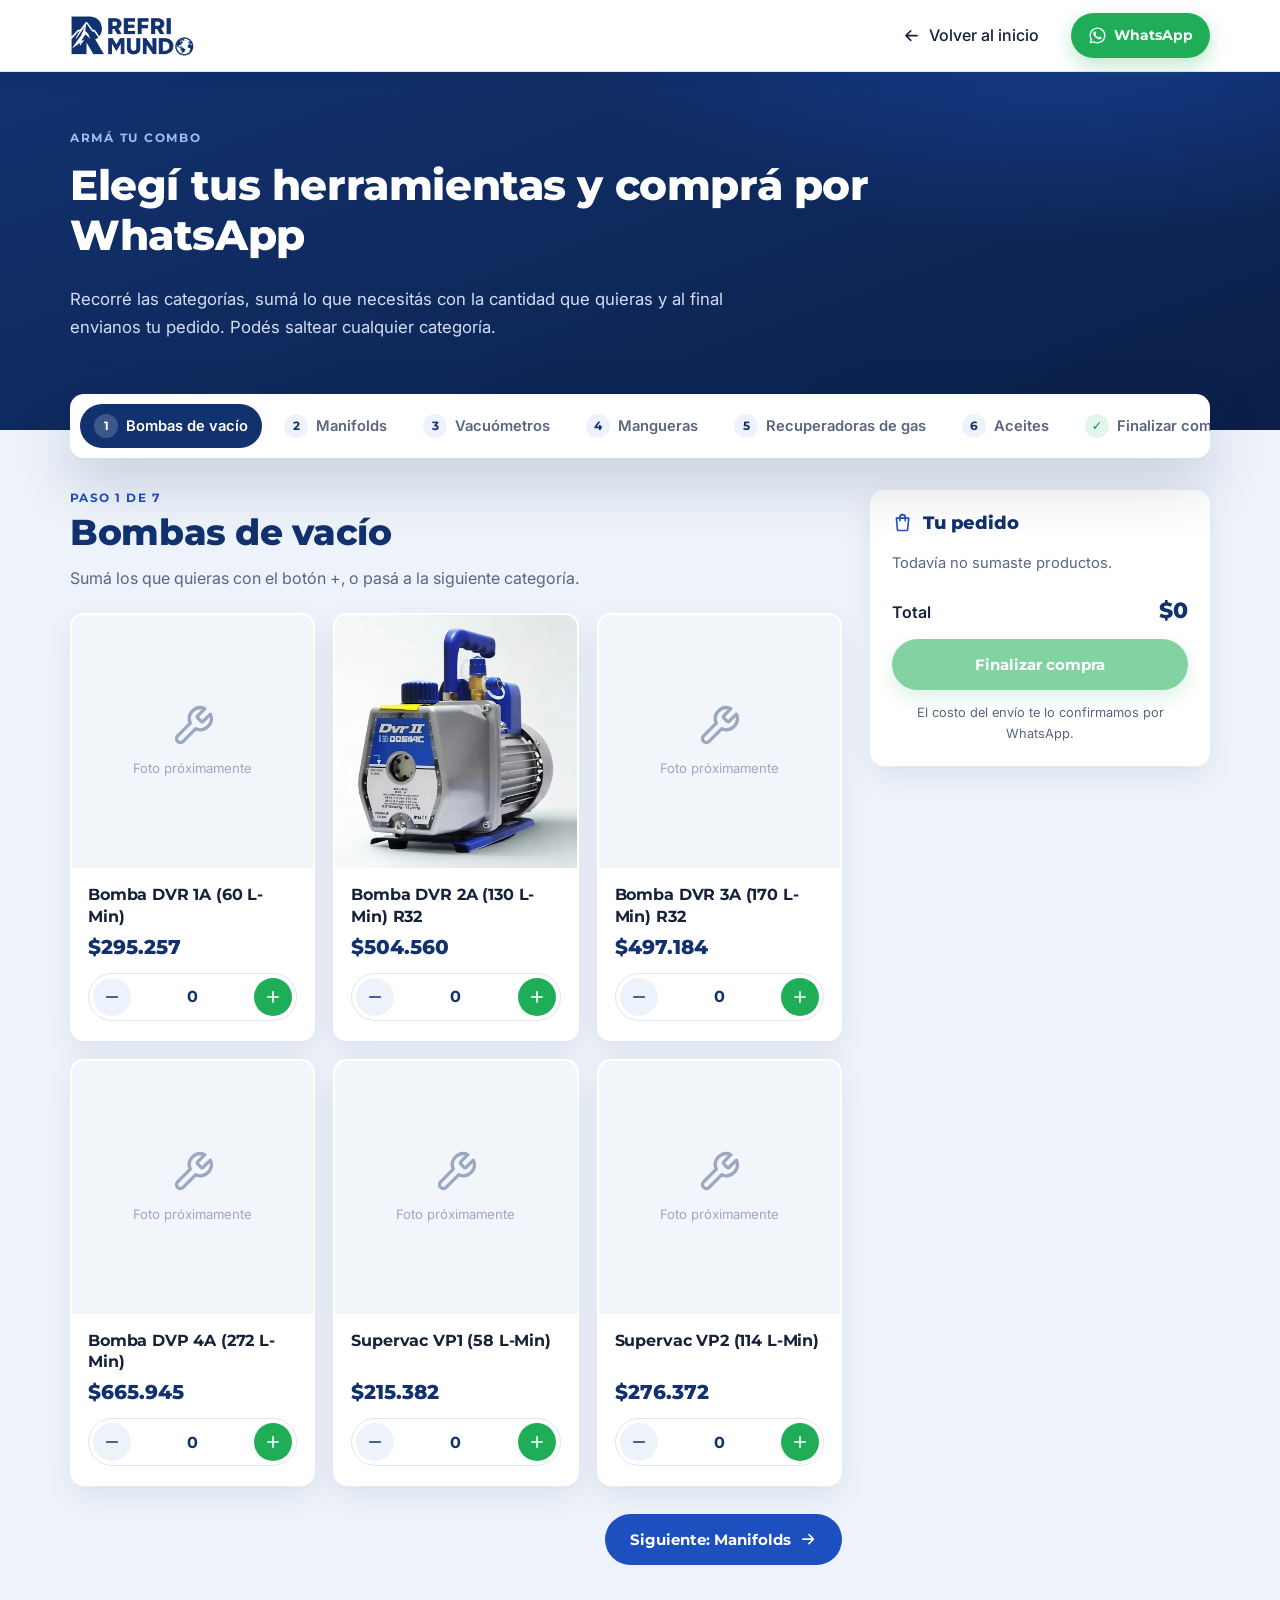
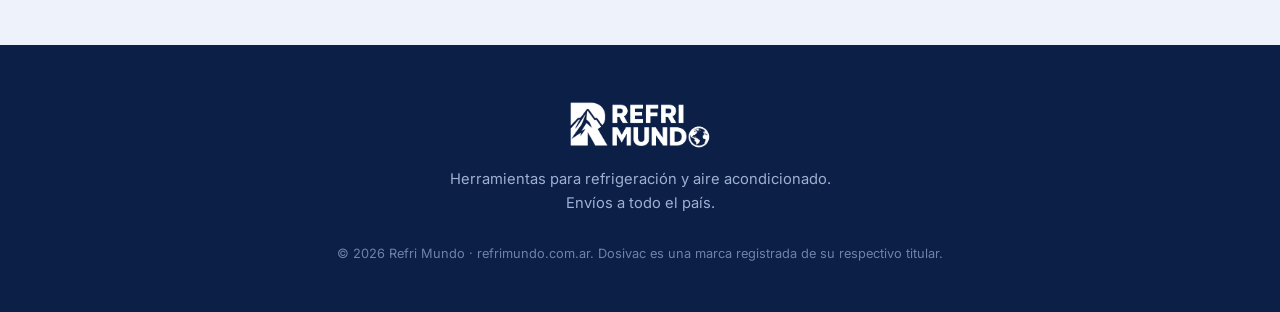
==== combo.html @ 66ab7d3c "Armá tu combo: primera versión en página aparte (sin publicar) Página combo.html, no enlazada desde " ====
<!DOCTYPE html>
<html lang="es-AR">
<head>
  <!-- Google tag (gtag.js) -->
  <script async src="https://www.googletagmanager.com/gtag/js?id=G-2M7QLMY64X"></script>
  <script>
    window.dataLayer = window.dataLayer || [];
    function gtag(){dataLayer.push(arguments);}
    gtag('js', new Date());
    gtag('config', 'G-2M7QLMY64X');
  </script>
  <meta charset="UTF-8">
  <meta name="viewport" content="width=device-width, initial-scale=1">
  <title>Armá tu combo | Refri Mundo</title>
  <meta name="description" content="Armá tu combo de herramientas para refrigeración: elegí bombas de vacío, manifolds, vacuómetros y más, y envianos tu pedido por WhatsApp.">
  <!-- Página en prueba: no indexar hasta publicarla -->
  <meta name="robots" content="noindex, nofollow">
  <meta name="theme-color" content="#12326f">

  <link rel="icon" type="image/png" href="img/icono.png">
  <link rel="apple-touch-icon" href="img/icono.png">

  <link rel="preconnect" href="https://fonts.googleapis.com">
  <link rel="preconnect" href="https://fonts.gstatic.com" crossorigin>
  <link href="https://fonts.googleapis.com/css2?family=Inter:wght@400;500;600&family=Montserrat:wght@600;700;800&display=swap" rel="stylesheet">
  <link rel="stylesheet" href="css/styles.css">
  <link rel="stylesheet" href="css/combo.css">
</head>
<body class="combo-page">

  <header class="header is-scrolled">
    <div class="container header__inner">
      <a href="/" class="header__logo" aria-label="Refri Mundo, ir al inicio">
        <img src="img/logo.png" alt="Refri Mundo" width="782" height="263">
      </a>
      <a class="combo-back" href="/">
        <svg class="icon" aria-hidden="true"><use href="#i-arrow-left"/></svg> Volver al inicio
      </a>
      <a class="btn btn--wa btn--sm header__cta" href="https://wa.me/5491125291029?text=Hola%20Refri%20Mundo%2C%20me%20contacto%20para..." target="_blank" rel="noopener">
        <svg class="icon" aria-hidden="true"><use href="#i-wa"/></svg> WhatsApp
      </a>
    </div>
  </header>

  <main>
    <section class="combo-hero">
      <div class="container">
        <p class="eyebrow eyebrow--light">Armá tu combo</p>
        <h1>Elegí tus herramientas y comprá por WhatsApp</h1>
        <p class="combo-hero__lead">Recorré las categorías, sumá lo que necesitás con la cantidad que quieras y al final envianos tu pedido. Podés saltear cualquier categoría.</p>
      </div>
    </section>

    <div class="container">
      <nav class="steps-nav" id="stepsNav" aria-label="Categorías"></nav>
    </div>

    <div class="container combo-layout">
      <section class="combo-main" id="comboMain" aria-live="polite">
        <div class="combo-loading" id="comboLoading">Cargando productos…</div>
      </section>

      <aside class="cart" id="cart" aria-label="Tu pedido">
        <div class="cart__inner">
          <h2 class="cart__title"><svg class="icon" aria-hidden="true"><use href="#i-bag"/></svg> Tu pedido</h2>
          <ul class="cart__list" id="cartList"></ul>
          <p class="cart__empty" id="cartEmpty">Todavía no sumaste productos.</p>
          <div class="cart__total"><span>Total</span><strong id="cartTotal">$0</strong></div>
          <button type="button" class="btn btn--wa cart__cta" id="cartCta">Finalizar compra</button>
          <p class="cart__note">El costo del envío te lo confirmamos por WhatsApp.</p>
        </div>
      </aside>
    </div>

    <div class="cart-bar" id="cartBar">
      <div class="cart-bar__info"><span id="cartBarCount">0 productos</span><strong id="cartBarTotal">$0</strong></div>
      <button type="button" class="btn btn--wa btn--sm" id="cartBarCta">Finalizar compra</button>
    </div>
  </main>

  <footer class="footer">
    <div class="container footer__inner">
      <img src="img/logo-blanco.png" alt="Refri Mundo" width="782" height="263" class="footer__logo" loading="lazy">
      <p>Herramientas para refrigeración y aire acondicionado.<br>Envíos a todo el país.</p>
      <p class="footer__legal">© <span id="year">2026</span> Refri Mundo · refrimundo.com.ar. Dosivac es una marca registrada de su respectivo titular.</p>
    </div>
  </footer>

  <!-- Íconos -->
  <svg width="0" height="0" style="position:absolute" aria-hidden="true">
    <symbol id="i-wa" viewBox="0 0 24 24"><path fill="currentColor" d="M17.47 14.38c-.3-.15-1.76-.87-2.03-.97-.27-.1-.47-.15-.67.15-.2.3-.77.97-.94 1.16-.17.2-.35.22-.64.07-.3-.15-1.26-.46-2.39-1.47-.88-.79-1.48-1.76-1.65-2.06-.17-.3-.02-.46.13-.6.13-.14.3-.35.45-.52.15-.18.2-.3.3-.5.1-.2.05-.37-.03-.52-.07-.15-.67-1.61-.92-2.2-.24-.58-.49-.5-.67-.51h-.57c-.2 0-.52.07-.79.37-.27.3-1.04 1.02-1.04 2.48s1.07 2.88 1.21 3.07c.15.2 2.1 3.2 5.08 4.49.71.3 1.26.49 1.7.63.71.22 1.36.19 1.87.12.57-.09 1.76-.72 2.01-1.41.25-.7.25-1.29.17-1.41-.07-.13-.27-.2-.57-.35M12.05 21.5h-.01a9.4 9.4 0 0 1-4.8-1.32l-.34-.2-3.56.93.95-3.47-.22-.36a9.4 9.4 0 0 1-1.44-5.02c0-5.2 4.23-9.43 9.43-9.43a9.4 9.4 0 0 1 9.42 9.44c0 5.2-4.23 9.43-9.43 9.43m8.02-17.45A11.27 11.27 0 0 0 12.05.72C5.8.72.7 5.8.7 12.06c0 2 .52 3.95 1.52 5.67L.6 23.6l6.01-1.58a11.3 11.3 0 0 0 5.43 1.38h.01c6.25 0 11.34-5.09 11.35-11.34 0-3.03-1.18-5.88-3.33-8.02"/></symbol>
    <symbol id="i-medal" viewBox="0 0 24 24" fill="none" stroke="currentColor" stroke-width="1.8" stroke-linecap="round" stroke-linejoin="round"><circle cx="12" cy="15" r="6"/><path d="M8.5 10.2 5 2h4l3 6 3-6h4l-3.5 8.2"/><path d="m12 12.5.9 1.8 2 .3-1.45 1.4.35 2-1.8-.95-1.8.95.35-2-1.45-1.4 2-.3z"/></symbol>
    <symbol id="i-check" viewBox="0 0 24 24" fill="none" stroke="currentColor" stroke-width="1.8" stroke-linecap="round" stroke-linejoin="round"><circle cx="12" cy="12" r="9.5"/><path d="m7.5 12.5 3 3 6-6.5"/></symbol>
    <symbol id="i-shield" viewBox="0 0 24 24" fill="none" stroke="currentColor" stroke-width="1.8" stroke-linecap="round" stroke-linejoin="round"><path d="M12 2.5 4 5.5v6c0 5 3.4 9 8 10 4.6-1 8-5 8-10v-6z"/><path d="m8.5 12 2.5 2.5 4.5-5"/></symbol>
    <symbol id="i-truck" viewBox="0 0 24 24" fill="none" stroke="currentColor" stroke-width="1.8" stroke-linecap="round" stroke-linejoin="round"><path d="M2 5h12v11H2zM14 9h4l4 4v3h-8z"/><circle cx="6" cy="18" r="2"/><circle cx="18" cy="18" r="2"/></symbol>
    <symbol id="i-tag" viewBox="0 0 24 24" fill="none" stroke="currentColor" stroke-width="1.8" stroke-linecap="round" stroke-linejoin="round"><path d="M20.6 13.4 13.4 20.6a2 2 0 0 1-2.8 0L2.5 12.5V2.5h10l8.1 8.1a2 2 0 0 1 0 2.8z"/><circle cx="7.5" cy="7.5" r="1.5"/></symbol>
    <symbol id="i-user" viewBox="0 0 24 24" fill="none" stroke="currentColor" stroke-width="1.8" stroke-linecap="round" stroke-linejoin="round"><circle cx="12" cy="8" r="4"/><path d="M4 21c0-4.4 3.6-7 8-7s8 2.6 8 7"/></symbol>
    <symbol id="i-tool" viewBox="0 0 24 24" fill="none" stroke="currentColor" stroke-width="1.8" stroke-linecap="round" stroke-linejoin="round"><path d="M14.7 6.3a1 1 0 0 0 0 1.4l1.6 1.6a1 1 0 0 0 1.4 0l3.77-3.77a6 6 0 0 1-7.94 7.94l-6.91 6.91a2.12 2.12 0 0 1-3-3l6.91-6.91a6 6 0 0 1 7.94-7.94z"/></symbol>
    <symbol id="i-lock" viewBox="0 0 24 24" fill="none" stroke="currentColor" stroke-width="1.8" stroke-linecap="round" stroke-linejoin="round"><rect x="4" y="10.5" width="16" height="11" rx="2"/><path d="M8 10.5V7a4 4 0 0 1 8 0v3.5"/></symbol>
    <symbol id="i-bolt" viewBox="0 0 24 24" fill="none" stroke="currentColor" stroke-width="1.8" stroke-linecap="round" stroke-linejoin="round"><path d="M13 2 4 14h7l-1 8 9-12h-7z"/></symbol>
    <symbol id="i-bag" viewBox="0 0 24 24" fill="none" stroke="currentColor" stroke-width="1.8" stroke-linecap="round" stroke-linejoin="round"><path d="M5 7h14l-1.2 13.2a1 1 0 0 1-1 .8H7.2a1 1 0 0 1-1-.8z"/><path d="M9 10V6a3 3 0 0 1 6 0v4"/></symbol>
    <symbol id="i-clock" viewBox="0 0 24 24" fill="none" stroke="currentColor" stroke-width="1.8" stroke-linecap="round" stroke-linejoin="round"><circle cx="12" cy="12" r="9.5"/><path d="M12 7v5l3 2"/></symbol>
    <symbol id="i-plus" viewBox="0 0 24 24" fill="none" stroke="currentColor" stroke-width="2.2" stroke-linecap="round"><path d="M12 5v14M5 12h14"/></symbol>
    <symbol id="i-minus" viewBox="0 0 24 24" fill="none" stroke="currentColor" stroke-width="2.2" stroke-linecap="round"><path d="M5 12h14"/></symbol>
    <symbol id="i-trash" viewBox="0 0 24 24" fill="none" stroke="currentColor" stroke-width="1.8" stroke-linecap="round" stroke-linejoin="round"><path d="M4 7h16M10 11v6M14 11v6M6 7l1 13h10l1-13M9 7V4h6v3"/></symbol>
    <symbol id="i-arrow-left" viewBox="0 0 24 24" fill="none" stroke="currentColor" stroke-width="2" stroke-linecap="round" stroke-linejoin="round"><path d="M19 12H5M11 18l-6-6 6-6"/></symbol>
    <symbol id="i-arrow-right" viewBox="0 0 24 24" fill="none" stroke="currentColor" stroke-width="2" stroke-linecap="round" stroke-linejoin="round"><path d="M5 12h14M13 6l6 6-6 6"/></symbol>
  </svg>

  <script src="js/combo.js"></script>
</body>
</html>
---- css/styles.css ----
/* =========================================================
   Refri Mundo — estilos
   Paleta basada en el logo (azul marino) y la línea Dosivac
   (azul royal), con celeste hielo como fondo de apoyo.
   ========================================================= */

:root {
  --navy-900: #0b1f47;
  --navy-800: #0f2a5e;
  --navy: #12326f;          /* azul del logo */
  --royal: #1d4fbf;         /* azul Dosivac */
  --royal-600: #173f9c;
  --ice: #eef3fb;           /* celeste hielo */
  --ice-200: #dbe5f5;
  --ink: #16213a;
  --muted: #5a6680;
  --line: #dfe5ef;
  --white: #ffffff;
  --wa: #1fae57;            /* verde WhatsApp (tono sobrio) */
  --wa-600: #178f47;

  --radius: 14px;
  --radius-sm: 10px;
  --shadow: 0 10px 30px rgba(15, 42, 94, .08);
  --shadow-lg: 0 24px 60px rgba(11, 31, 71, .18);
  --header-h: 72px;
  --font-head: "Montserrat", system-ui, sans-serif;
  --font-body: "Inter", system-ui, -apple-system, "Segoe UI", sans-serif;
}

*, *::before, *::after { box-sizing: border-box; }

html { scroll-behavior: smooth; scroll-padding-top: var(--header-h); }

body {
  margin: 0;
  font-family: var(--font-body);
  font-size: 1rem;
  line-height: 1.65;
  color: var(--ink);
  background: var(--white);
  -webkit-font-smoothing: antialiased;
}

img { max-width: 100%; height: auto; display: block; }
a { color: inherit; text-decoration: none; }

h1, h2, h3 {
  font-family: var(--font-head);
  line-height: 1.2;
  margin: 0 0 .6em;
  color: var(--navy);
  letter-spacing: -.01em;
}
h1 { font-size: clamp(2rem, 3.8vw, 2.75rem); font-weight: 800; }
h2 { font-size: clamp(1.6rem, 3vw, 2.25rem); font-weight: 800; }
h3 { font-size: 1.1rem; font-weight: 700; }
p { margin: 0 0 1em; }

.container {
  width: 100%;
  max-width: 1180px;
  margin: 0 auto;
  padding: 0 20px;
}

.icon { width: 1.2em; height: 1.2em; flex: none; }

.eyebrow {
  font-family: var(--font-head);
  font-size: .78rem;
  font-weight: 700;
  letter-spacing: .14em;
  text-transform: uppercase;
  color: var(--royal);
  margin-bottom: .8rem;
}
.eyebrow--light { color: #9fbcf2; }

/* ---------- Botones ---------- */
.btn {
  display: inline-flex;
  align-items: center;
  justify-content: center;
  gap: .55em;
  padding: .9em 1.5em;
  border-radius: 999px;
  font-family: var(--font-head);
  font-weight: 700;
  font-size: .95rem;
  border: 2px solid transparent;
  transition: background-color .2s, color .2s, border-color .2s, transform .2s, box-shadow .2s;
  cursor: pointer;
  white-space: nowrap;
}
.btn:hover { transform: translateY(-1px); }
.btn:focus-visible, .nav a:focus-visible, .nav-toggle:focus-visible, .wa-float:focus-visible {
  outline: 3px solid #8fb3ff;
  outline-offset: 3px;
}
.btn--wa { background: var(--wa); color: var(--white); box-shadow: 0 8px 20px rgba(31, 174, 87, .28); }
.btn--wa:hover { background: var(--wa-600); }
.btn--ml { background: #ffe600; color: var(--navy-900); box-shadow: 0 8px 20px rgba(255, 230, 0, .18); }
.btn--ml:hover { background: #f5dc00; }
.btn--ghost { border-color: rgba(255, 255, 255, .45); color: var(--white); }
.btn--ghost:hover { background: rgba(255, 255, 255, .1); border-color: var(--white); }
.btn--sm { padding: .6em 1.1em; font-size: .88rem; }
.btn--lg { padding: 1em 1.9em; font-size: 1.05rem; }

/* ---------- Encabezado ---------- */
.header {
  position: sticky;
  top: 0;
  z-index: 50;
  height: var(--header-h);
  background: rgba(255, 255, 255, .96);
  backdrop-filter: saturate(160%) blur(8px);
  border-bottom: 1px solid transparent;
  transition: border-color .2s, box-shadow .2s;
}
.header.is-scrolled { border-color: var(--line); box-shadow: 0 4px 20px rgba(15, 42, 94, .06); }
.header__inner { height: 100%; display: flex; align-items: center; gap: 32px; }
.header__logo img { height: 42px; width: auto; }

.nav { display: flex; gap: 28px; margin-left: auto; }
.nav a {
  font-weight: 500;
  font-size: .95rem;
  color: var(--ink);
  position: relative;
  padding: 6px 0;
}
.nav a::after {
  content: "";
  position: absolute;
  left: 0; right: 0; bottom: 0;
  height: 2px;
  background: var(--royal);
  transform: scaleX(0);
  transition: transform .2s;
}
.nav a:hover { color: var(--royal); }
.nav a:hover::after { transform: scaleX(1); }

.nav-toggle {
  display: none;
  width: 44px; height: 44px;
  border: 0;
  background: transparent;
  padding: 10px;
  margin-left: 4px;
  cursor: pointer;
}
.nav-toggle span {
  display: block;
  height: 2px;
  background: var(--navy);
  border-radius: 2px;
  transition: transform .25s, opacity .25s;
}
.nav-toggle span + span { margin-top: 6px; }
.nav-toggle[aria-expanded="true"] span:nth-child(1) { transform: translateY(8px) rotate(45deg); }
.nav-toggle[aria-expanded="true"] span:nth-child(2) { opacity: 0; }
.nav-toggle[aria-expanded="true"] span:nth-child(3) { transform: translateY(-8px) rotate(-45deg); }

/* ---------- Portada ---------- */
.hero {
  position: relative;
  overflow: hidden;
  color: var(--white);
  background:
    radial-gradient(1000px 500px at 85% -10%, rgba(29, 79, 191, .55), transparent 60%),
    linear-gradient(160deg, var(--navy) 0%, var(--navy-900) 100%);
}
.hero::after {           /* silueta de montaña del logo, muy sutil */
  content: "";
  position: absolute;
  inset: auto 0 0 0;
  height: 140px;
  background: linear-gradient(to top, rgba(255, 255, 255, .04), transparent);
  clip-path: polygon(0 100%, 0 70%, 18% 35%, 30% 55%, 46% 10%, 60% 50%, 72% 30%, 88% 60%, 100% 40%, 100% 100%);
  pointer-events: none;
}
.hero__inner {
  position: relative;
  z-index: 1;
  display: grid;
  grid-template-columns: 1.05fr 1fr;
  align-items: center;
  gap: 56px;
  padding-top: 88px;
  padding-bottom: 96px;
}
.hero h1 { color: var(--white); }
.hero__lead { font-size: 1.1rem; color: #d3def5; max-width: 34em; }
.hero__lead strong { color: var(--white); }
.hero__actions { display: flex; flex-wrap: wrap; gap: 14px; margin-top: 28px; }
.hero__media img {
  border-radius: var(--radius);
  box-shadow: var(--shadow-lg);
  border: 1px solid rgba(255, 255, 255, .12);
}

/* ---------- Franja de confianza ---------- */
.trust {
  position: relative;
  z-index: 2;
  margin-top: -44px;
}
.trust__grid {
  display: grid;
  grid-template-columns: repeat(4, 1fr);
  background: var(--white);
  border-radius: var(--radius);
  box-shadow: var(--shadow-lg);
}
.trust__item {
  display: flex;
  align-items: center;
  gap: 14px;
  padding: 24px 22px;
}
.trust__item + .trust__item { border-left: 1px solid var(--line); }
.trust__icon { width: 36px; height: 36px; color: var(--royal); flex: none; }
.trust__item strong { display: block; font-family: var(--font-head); color: var(--navy); font-size: 1rem; }
.trust__item span { display: block; color: var(--muted); font-size: .85rem; line-height: 1.4; }

/* ---------- Secciones ---------- */
.section { padding: 104px 0; }
.section--tint { background: var(--ice); }
.section--dark {
  background: linear-gradient(160deg, var(--navy) 0%, var(--navy-900) 100%);
  color: #d3def5;
}
.section--dark h2, .section--dark h3 { color: var(--white); }

.section__head { max-width: 680px; margin: 0 auto 56px; text-align: center; }
.section__head p:last-child { color: var(--muted); font-size: 1.05rem; }
.section__head--light p:last-child { color: #c3d2ef; }

/* ---------- Nosotros ---------- */
.about {
  display: grid;
  grid-template-columns: 1.15fr .85fr;
  gap: 72px;
  align-items: center;
}
.about__text p:not(.eyebrow) { color: var(--muted); font-size: 1.05rem; }
.about__media {
  margin: 0;
  border-radius: var(--radius);
  overflow: hidden;
  box-shadow: var(--shadow);
}
.about__media img { width: 100%; height: auto; }

.values {
  display: grid;
  grid-template-columns: repeat(3, 1fr);
  gap: 20px;
  margin-top: 72px;
}
.value {
  padding: 28px;
  border: 1px solid var(--line);
  border-radius: var(--radius);
  background: var(--white);
  transition: box-shadow .2s, border-color .2s, transform .2s;
}
.value:hover { box-shadow: var(--shadow); border-color: var(--ice-200); transform: translateY(-2px); }
.value__icon {
  width: 46px; height: 46px;
  padding: 11px;
  border-radius: 12px;
  background: var(--ice);
  color: var(--royal);
  margin-bottom: 16px;
}
.value h3 { margin-bottom: .35em; }
.value p { color: var(--muted); margin: 0; font-size: .95rem; }

/* ---------- Productos ---------- */
.products {
  display: grid;
  grid-template-columns: repeat(4, 1fr);
  gap: 22px;
}
.product {
  display: flex;
  flex-direction: column;
  background: var(--white);
  border-radius: var(--radius);
  overflow: hidden;
  box-shadow: var(--shadow);
  transition: transform .2s, box-shadow .2s;
}
.product:hover { transform: translateY(-4px); box-shadow: var(--shadow-lg); }
.product__img {
  aspect-ratio: 4 / 4.2;
  background: #f7f9fc;
  display: flex;
  align-items: center;
  justify-content: center;
  overflow: hidden;
}
.product__img img { width: 100%; height: 100%; object-fit: cover; }
.product__body { padding: 22px 24px 26px; }
.product__body p { color: var(--muted); font-size: .94rem; margin: 0; }
.product__img img { transition: transform .35s ease; }
a.product:hover .product__img img { transform: scale(1.04); }
a.product:focus-visible { outline: 3px solid #8fb3ff; outline-offset: 3px; }
a.product .product__body { display: flex; flex-direction: column; flex: 1; }
a.product .product__body p { margin-bottom: 14px; }
.product__cta {
  display: inline-block;
  margin-top: auto;
  font-family: var(--font-head);
  font-weight: 700;
  font-size: .9rem;
  color: var(--royal);
}
a.product:hover .product__cta { text-decoration: underline; text-underline-offset: 3px; }
.product--more {
  background: linear-gradient(160deg, var(--royal) 0%, var(--navy) 100%);
  color: #d9e4fb;
  justify-content: center;
}
.product--more .product__body { padding: 36px 30px; }
.product--more h3 { color: var(--white); font-size: 1.35rem; }
.product--more p { color: #d9e4fb; margin-bottom: 22px; }

/* ---------- Envíos ---------- */
.shipping {
  display: grid;
  grid-template-columns: .9fr 1.1fr;
  gap: 64px;
  align-items: center;
}
.shipping__text p:not(.eyebrow) { color: var(--muted); font-size: 1.05rem; }
.checklist { list-style: none; padding: 0; margin: 24px 0 0; display: grid; gap: 12px; }
.checklist li {
  position: relative;
  padding-left: 34px;
  font-weight: 500;
  color: var(--ink);
}
.checklist li::before {
  content: "";
  position: absolute;
  left: 0; top: .15em;
  width: 22px; height: 22px;
  border-radius: 50%;
  background: var(--ice) url("data:image/svg+xml,%3Csvg xmlns='http://www.w3.org/2000/svg' viewBox='0 0 24 24' fill='none' stroke='%231d4fbf' stroke-width='3' stroke-linecap='round' stroke-linejoin='round'%3E%3Cpath d='m6 12.5 4 4 8-9'/%3E%3C/svg%3E") center / 14px no-repeat;
}
.shipping__gallery {
  display: grid;
  grid-template-columns: 1fr 1fr;
  grid-template-rows: 220px 260px;
  gap: 14px;
}
.shipping__gallery img {
  width: 100%;
  height: 100%;
  object-fit: cover;
  border-radius: var(--radius-sm);
  box-shadow: var(--shadow);
}
.shipping__gallery img:first-child { grid-column: 1 / -1; }

/* ---------- Postventa ---------- */
.steps {
  list-style: none;
  margin: 0;
  padding: 0;
  display: grid;
  grid-template-columns: repeat(3, 1fr);
  gap: 22px;
  counter-reset: none;
}
.step {
  padding: 32px 28px;
  border-radius: var(--radius);
  background: rgba(255, 255, 255, .05);
  border: 1px solid rgba(255, 255, 255, .1);
}
.step__num {
  display: inline-grid;
  place-items: center;
  width: 42px; height: 42px;
  border-radius: 50%;
  background: var(--royal);
  color: var(--white);
  font-family: var(--font-head);
  font-weight: 800;
  margin-bottom: 18px;
}
.step p { margin: 0; color: #c3d2ef; }

/* ---------- Contacto ---------- */
.contact {
  display: grid;
  grid-template-columns: 1.2fr 1fr;
  background: var(--white);
  border-radius: 20px;
  box-shadow: var(--shadow-lg);
  overflow: hidden;
}
.contact__main { padding: 56px; }
.contact__main p:not(.eyebrow) { color: var(--muted); font-size: 1.05rem; }
.contact__phone {
  display: block;
  font-family: var(--font-head);
  font-weight: 800;
  font-size: clamp(1.5rem, 3vw, 2.1rem);
  color: var(--navy);
  margin: 20px 0 26px;
  letter-spacing: -.01em;
}
.contact__phone:hover { color: var(--royal); }
.contact__hours { padding: 56px 48px; background: var(--navy); color: #d3def5; }
.contact__hours h3 { color: var(--white); display: flex; align-items: center; gap: 10px; margin-bottom: 24px; }
.hours { margin: 0; }
.hours div {
  display: flex;
  justify-content: space-between;
  gap: 16px;
  padding: 14px 0;
  border-bottom: 1px solid rgba(255, 255, 255, .12);
}
.hours dt { font-weight: 500; }
.hours dd { margin: 0; color: var(--white); font-weight: 600; }
.hours__closed { color: #9fb0d2 !important; font-weight: 500 !important; }
.contact__note { font-size: .9rem; color: #9fb0d2; margin: 22px 0 0; }

/* ---------- Pie ---------- */
.footer { background: var(--navy-900); color: #9fb0d2; padding: 56px 0 40px; text-align: center; }
.footer__inner { display: flex; flex-direction: column; align-items: center; }
.footer__logo { height: 48px; width: auto; margin-bottom: 18px; }
.footer p { margin: 0 0 8px; font-size: .92rem; }
.footer__legal { margin-top: 20px !important; font-size: .8rem !important; color: #6f82a8; }

/* ---------- WhatsApp flotante ---------- */
.wa-float {
  position: fixed;
  right: 22px;
  bottom: 22px;
  z-index: 60;
  width: 60px; height: 60px;
  border-radius: 50%;
  background: var(--wa);
  color: var(--white);
  display: grid;
  place-items: center;
  box-shadow: 0 10px 28px rgba(0, 0, 0, .25);
  transition: transform .2s, background-color .2s;
}
.wa-float:hover { transform: scale(1.07); background: var(--wa-600); }
.wa-float svg { width: 32px; height: 32px; }

/* ---------- Animación de entrada ---------- */
.reveal { opacity: 0; transform: translateY(18px); transition: opacity .6s ease, transform .6s ease; }
.reveal.is-visible { opacity: 1; transform: none; }

@media (prefers-reduced-motion: reduce) {
  html { scroll-behavior: auto; }
  *, *::before, *::after { transition: none !important; animation: none !important; }
  .reveal { opacity: 1; transform: none; }
}

/* =========================================================
   Responsive
   ========================================================= */
@media (max-width: 1080px) {
  .products { grid-template-columns: repeat(2, 1fr); }
  .trust__grid { grid-template-columns: repeat(2, 1fr); }
  .trust__item:nth-child(3) { border-left: 0; }
  .trust__item:nth-child(n+3) { border-top: 1px solid var(--line); }
}

@media (max-width: 900px) {
  :root { --header-h: 64px; }
  .header__logo img { height: 36px; }
  .header__cta { margin-left: auto; }
  .nav-toggle { display: block; }
  .nav {
    position: fixed;
    top: var(--header-h);
    left: 0; right: 0;
    flex-direction: column;
    gap: 0;
    background: var(--white);
    border-bottom: 1px solid var(--line);
    box-shadow: 0 16px 30px rgba(15, 42, 94, .1);
    padding: 8px 20px 16px;
    transform: translateY(-8px);
    opacity: 0;
    visibility: hidden;
    transition: opacity .2s, transform .2s, visibility .2s;
  }
  .nav.is-open { opacity: 1; transform: none; visibility: visible; }
  .nav a { padding: 14px 0; border-bottom: 1px solid var(--line); font-size: 1rem; }
  .nav a:last-child { border-bottom: 0; }
  .nav a::after { display: none; }

  .hero__inner { grid-template-columns: 1fr; gap: 40px; padding-top: 56px; padding-bottom: 88px; }
  .about, .shipping { grid-template-columns: 1fr; gap: 40px; }
  .values { grid-template-columns: repeat(2, 1fr); margin-top: 56px; }
  .steps { grid-template-columns: 1fr; }
  .contact { grid-template-columns: 1fr; }
  .contact__main, .contact__hours { padding: 40px 32px; }
  .section { padding: 80px 0; }
}

@media (max-width: 560px) {
  .container { padding-left: 16px; padding-right: 16px; }
  .header__cta { padding: .55em .9em; }
  .hero__actions .btn { width: 100%; }
  .trust__grid { grid-template-columns: 1fr; }
  .trust__item + .trust__item { border-left: 0; border-top: 1px solid var(--line); }
  .trust__item { padding: 18px 20px; }
  .values { grid-template-columns: 1fr; }
  .products { grid-template-columns: 1fr; }
  .shipping__gallery { grid-template-rows: 180px 200px; }
  .contact__main, .contact__hours { padding: 32px 22px; }
  .contact__main .btn { width: 100%; }
  .section { padding: 64px 0; }
  .wa-float { right: 16px; bottom: 16px; width: 56px; height: 56px; }
}
---- css/combo.css ----
/* =========================================================
   Refri Mundo — Armá tu combo
   Usa las variables y componentes de styles.css
   ========================================================= */

.combo-page { background: var(--ice); }

.combo-back {
  margin-left: auto;
  display: inline-flex;
  align-items: center;
  gap: 8px;
  font-weight: 500;
  color: var(--ink);
}
.combo-back:hover { color: var(--royal); }

.btn--primary { background: var(--royal); color: var(--white); }
.btn--primary:hover { background: var(--royal-600); }
.btn--outline { border-color: var(--ice-200); color: var(--navy); background: var(--white); }
.btn--outline:hover { border-color: var(--royal); color: var(--royal); }

/* ---------- Encabezado de la sección ---------- */
.combo-hero {
  color: var(--white);
  background:
    radial-gradient(900px 400px at 85% -20%, rgba(29, 79, 191, .55), transparent 60%),
    linear-gradient(160deg, var(--navy) 0%, var(--navy-900) 100%);
  padding: 56px 0 88px;
}
.combo-hero h1 { color: var(--white); font-size: clamp(1.8rem, 3.6vw, 2.6rem); max-width: 22em; }
.combo-hero__lead { color: #d3def5; font-size: 1.05rem; max-width: 40em; margin: 0; }

/* ---------- Pasos ---------- */
.steps-nav {
  display: flex;
  gap: 8px;
  margin-top: -36px;
  padding: 10px;
  background: var(--white);
  border-radius: var(--radius);
  box-shadow: var(--shadow-lg);
  overflow-x: auto;
  scrollbar-width: none;
  position: relative;
  z-index: 2;
}
.steps-nav::-webkit-scrollbar { display: none; }
.step-chip {
  flex: none;
  display: inline-flex;
  align-items: center;
  gap: 8px;
  padding: 10px 14px;
  border: 0;
  border-radius: 999px;
  background: transparent;
  color: var(--muted);
  font: 600 .92rem var(--font-body);
  cursor: pointer;
  white-space: nowrap;
  transition: background-color .2s, color .2s;
}
.step-chip:hover { background: var(--ice); color: var(--navy); }
.step-chip.is-active { background: var(--navy); color: var(--white); }
.step-chip__num {
  display: inline-grid;
  place-items: center;
  width: 24px; height: 24px;
  border-radius: 50%;
  background: var(--ice);
  color: var(--navy);
  font: 700 .78rem var(--font-head);
}
.step-chip.is-active .step-chip__num { background: rgba(255, 255, 255, .18); color: var(--white); }
.step-chip--final .step-chip__num { background: #e2f6ea; color: var(--wa-600); }
.step-chip__count {
  min-width: 22px; height: 22px;
  padding: 0 6px;
  display: inline-grid;
  place-items: center;
  border-radius: 999px;
  background: var(--wa);
  color: var(--white);
  font: 700 .75rem var(--font-head);
}
.step-chip:focus-visible, .qty__btn:focus-visible, .cart__remove:focus-visible { outline: 3px solid #8fb3ff; outline-offset: 2px; }

/* ---------- Disposición ---------- */
.combo-layout {
  display: grid;
  grid-template-columns: minmax(0, 1fr) 340px;
  gap: 28px;
  align-items: start;
  padding-top: 32px;
  padding-bottom: 80px;
}
.combo-loading {
  padding: 48px 24px;
  text-align: center;
  color: var(--muted);
  background: var(--white);
  border-radius: var(--radius);
}
.combo-loading a { color: var(--royal); font-weight: 600; }

.step-head { margin-bottom: 22px; }
.step-head h2 { margin-bottom: .3em; }
.step-head__num {
  margin: 0 0 6px;
  font: 700 .78rem var(--font-head);
  letter-spacing: .12em;
  text-transform: uppercase;
  color: var(--royal);
}
.step-head__hint { color: var(--muted); margin: 0; }

/* ---------- Tarjetas de producto ---------- */
.pgrid {
  display: grid;
  grid-template-columns: repeat(auto-fill, minmax(210px, 1fr));
  gap: 18px;
}
.pcard {
  display: flex;
  flex-direction: column;
  background: var(--white);
  border-radius: var(--radius);
  box-shadow: var(--shadow);
  border: 2px solid transparent;
  overflow: hidden;
  transition: border-color .2s, box-shadow .2s;
}
.pcard.is-selected { border-color: var(--wa); box-shadow: 0 10px 30px rgba(31, 174, 87, .14); }
.pcard__img { aspect-ratio: 4 / 4.2; background: #f2f5fa; }
.pcard__img img { width: 100%; height: 100%; object-fit: cover; }
.pcard__placeholder {
  height: 100%;
  display: flex;
  flex-direction: column;
  align-items: center;
  justify-content: center;
  gap: 10px;
  color: #9aa8c2;
  font-size: .82rem;
}
.pcard__placeholder svg { width: 44px; height: 44px; }
.pcard__body { display: flex; flex-direction: column; flex: 1; padding: 16px 16px 18px; }
.pcard__name { font-size: .98rem; margin-bottom: 8px; color: var(--ink); line-height: 1.35; }
.pcard__price { font: 800 1.25rem var(--font-head); color: var(--navy); margin: auto 0 14px; }

/* ---------- Cantidad ---------- */
.qty {
  display: inline-flex;
  align-items: center;
  justify-content: space-between;
  border: 1px solid var(--line);
  border-radius: 999px;
  padding: 4px;
  background: var(--white);
}
.qty__btn {
  width: 38px; height: 38px;
  display: grid;
  place-items: center;
  border: 0;
  border-radius: 50%;
  background: var(--ice);
  color: var(--navy);
  cursor: pointer;
  transition: background-color .2s, color .2s;
}
.qty__btn svg { width: 18px; height: 18px; }
.qty__btn:hover { background: var(--ice-200); }
.qty__btn--add { background: var(--wa); color: var(--white); }
.qty__btn--add:hover { background: var(--wa-600); }
.qty__val { min-width: 36px; text-align: center; font: 700 1rem var(--font-head); color: var(--navy); }
.qty--sm .qty__btn { width: 32px; height: 32px; }
.qty--sm .qty__val { min-width: 28px; }

.step-actions {
  display: flex;
  justify-content: space-between;
  gap: 12px;
  flex-wrap: wrap;
  margin-top: 28px;
}

/* ---------- Carrito lateral ---------- */
.cart { position: sticky; top: calc(var(--header-h) + 20px); }
.cart__inner {
  background: var(--white);
  border-radius: var(--radius);
  box-shadow: var(--shadow);
  padding: 22px;
}
.cart__title { display: flex; align-items: center; gap: 10px; font-size: 1.1rem; margin-bottom: 14px; }
.cart__title .icon { color: var(--royal); }
.cart__list { list-style: none; margin: 0; padding: 0; max-height: 46vh; overflow-y: auto; }
.cart__item {
  display: grid;
  grid-template-columns: auto 1fr auto auto;
  gap: 8px;
  align-items: start;
  padding: 10px 0;
  border-bottom: 1px solid var(--line);
  font-size: .88rem;
}
.cart__qty { font-weight: 700; color: var(--royal); }
.cart__name { color: var(--ink); line-height: 1.35; }
.cart__price { font-weight: 600; color: var(--navy); white-space: nowrap; }
.cart__remove {
  width: 28px; height: 28px;
  margin-top: -4px;
  display: grid;
  place-items: center;
  border: 0;
  border-radius: 8px;
  background: transparent;
  color: #9aa8c2;
  cursor: pointer;
}
.cart__remove:hover { background: #fdecec; color: #c0392b; }
.cart__remove svg { width: 16px; height: 16px; }
.cart__empty { color: var(--muted); font-size: .92rem; margin: 4px 0 8px; }
.cart__total {
  display: flex;
  justify-content: space-between;
  align-items: baseline;
  padding: 14px 0;
  font-weight: 600;
}
.cart__total strong { font: 800 1.35rem var(--font-head); color: var(--navy); }
.cart__cta { width: 100%; }
.cart__note { margin: 12px 0 0; font-size: .8rem; color: var(--muted); text-align: center; }
body:not(.has-items) .cart__cta { opacity: .55; }
.is-final .cart { display: none; }
.is-final .combo-layout { grid-template-columns: minmax(0, 760px); justify-content: center; }

/* Barra inferior en celular */
.cart-bar { display: none; }

/* ---------- Paso final ---------- */
.final-block {
  background: var(--white);
  border-radius: var(--radius);
  box-shadow: var(--shadow);
  padding: 24px;
  margin-bottom: 18px;
}
.final-block h3 { font-size: 1.1rem; margin-bottom: 16px; }

.review { list-style: none; margin: 0; padding: 0; }
.review__item {
  display: grid;
  grid-template-columns: 56px minmax(0, 1fr) auto auto;
  gap: 14px;
  align-items: center;
  padding: 12px 0;
  border-bottom: 1px solid var(--line);
}
.review__img { width: 56px; height: 56px; border-radius: 10px; object-fit: cover; background: #f2f5fa; }
.review__img--empty { display: grid; place-items: center; color: #9aa8c2; }
.review__img--empty svg { width: 24px; height: 24px; }
.review__info { display: flex; flex-direction: column; min-width: 0; }
.review__info strong { font-size: .95rem; color: var(--ink); line-height: 1.35; }
.review__info span { font-size: .85rem; color: var(--muted); }
.review__sub { font-family: var(--font-head); color: var(--navy); white-space: nowrap; min-width: 90px; text-align: right; }
.review__total {
  display: flex;
  justify-content: space-between;
  align-items: baseline;
  padding-top: 16px;
  font-weight: 600;
}
.review__total strong { font: 800 1.5rem var(--font-head); color: var(--navy); }
.review-empty { text-align: center; padding: 12px 0; color: var(--muted); }

.pays { display: grid; grid-template-columns: repeat(3, 1fr); gap: 12px; }
.pay { position: relative; cursor: pointer; }
.pay input { position: absolute; opacity: 0; pointer-events: none; }
.pay span {
  display: flex;
  align-items: center;
  justify-content: center;
  min-height: 56px;
  padding: 10px 12px;
  border: 2px solid var(--line);
  border-radius: var(--radius-sm);
  text-align: center;
  font-weight: 600;
  font-size: .92rem;
  color: var(--navy);
  transition: border-color .2s, background-color .2s;
}
.pay:hover span { border-color: var(--ice-200); }
.pay input:checked + span { border-color: var(--royal); background: var(--ice); }
.pay input:focus-visible + span { outline: 3px solid #8fb3ff; outline-offset: 2px; }

.fields { display: grid; grid-template-columns: repeat(2, minmax(0, 1fr)); gap: 14px 16px; }
.field { display: flex; flex-direction: column; gap: 6px; }
.field--full { grid-column: 1 / -1; }
.field label { font-size: .88rem; font-weight: 600; color: var(--ink); }
.field .opt { font-weight: 400; color: var(--muted); }
.field input, .field select {
  width: 100%;
  min-height: 46px;
  padding: 10px 12px;
  border: 1px solid #cdd6e4;
  border-radius: var(--radius-sm);
  background: var(--white);
  font: 400 1rem var(--font-body);
  color: var(--ink);
}
.field input:focus, .field select:focus { outline: none; border-color: var(--royal); box-shadow: 0 0 0 3px rgba(29, 79, 191, .15); }
.field .is-invalid { border-color: #d64545; background: #fff7f7; }
.form-note { margin: 16px 0 0; font-size: .85rem; color: var(--muted); }
.form-error {
  margin: 0 0 16px;
  padding: 12px 14px;
  border-radius: var(--radius-sm);
  background: #fdecec;
  color: #a93226;
  font-size: .92rem;
  font-weight: 500;
}
.final-submit { width: 100%; }

/* =========================================================
   Responsive
   ========================================================= */
@media (max-width: 960px) {
  .combo-layout { grid-template-columns: minmax(0, 1fr); padding-bottom: 120px; }
  .cart { display: none; }
  .cart-bar {
    position: fixed;
    left: 0; right: 0; bottom: 0;
    z-index: 40;
    display: flex;
    align-items: center;
    justify-content: space-between;
    gap: 12px;
    padding: 12px 16px calc(12px + env(safe-area-inset-bottom));
    background: var(--white);
    border-top: 1px solid var(--line);
    box-shadow: 0 -8px 24px rgba(15, 42, 94, .1);
    transform: translateY(110%);
    transition: transform .25s;
  }
  .has-items .cart-bar { transform: none; }
  .is-final .cart-bar { transform: translateY(110%); }
  .cart-bar__info { display: flex; flex-direction: column; line-height: 1.2; }
  .cart-bar__info span { font-size: .8rem; color: var(--muted); }
  .cart-bar__info strong { font: 800 1.15rem var(--font-head); color: var(--navy); }
}

@media (max-width: 600px) {
  .combo-back { font-size: 0; gap: 0; }
  .combo-back .icon { width: 22px; height: 22px; }
  .combo-hero { padding: 40px 0 76px; }
  .pgrid { grid-template-columns: repeat(2, minmax(0, 1fr)); gap: 12px; }
  .pcard__body { padding: 12px 12px 14px; }
  .pcard__name { font-size: .88rem; }
  .pcard__price { font-size: 1.05rem; margin-bottom: 10px; }
  .qty__btn { width: 34px; height: 34px; }
  .qty__val { min-width: 26px; }
  .step-actions .btn { flex: 1 1 100%; }
  .step-actions span:empty { display: none; }
  .final-block { padding: 18px 16px; }
  .review__item { grid-template-columns: 48px minmax(0, 1fr) auto; gap: 10px; }
  .review__img { width: 48px; height: 48px; }
  .review__item .qty { grid-column: 2; justify-self: start; }
  .review__sub { grid-column: 3; grid-row: 2; align-self: center; }
  .pays { grid-template-columns: 1fr; }
  .fields { grid-template-columns: 1fr 1fr; }
}
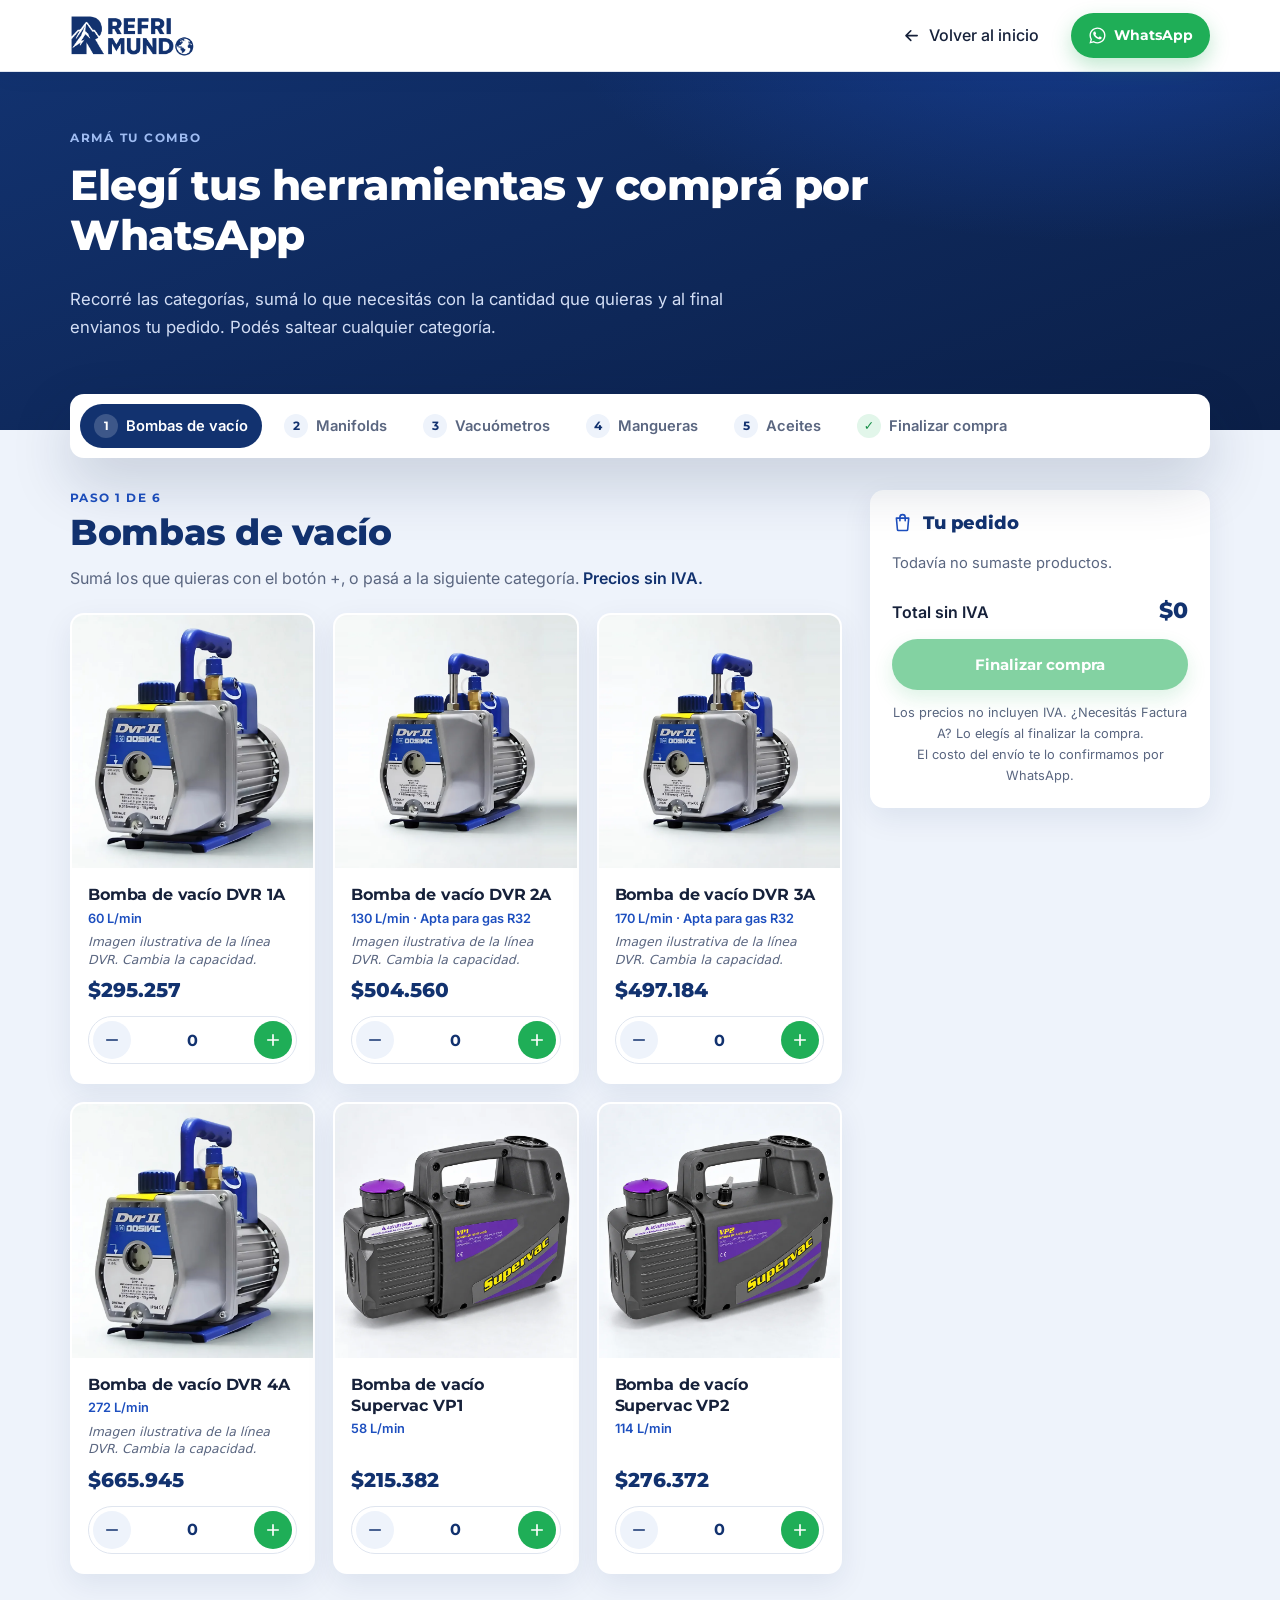
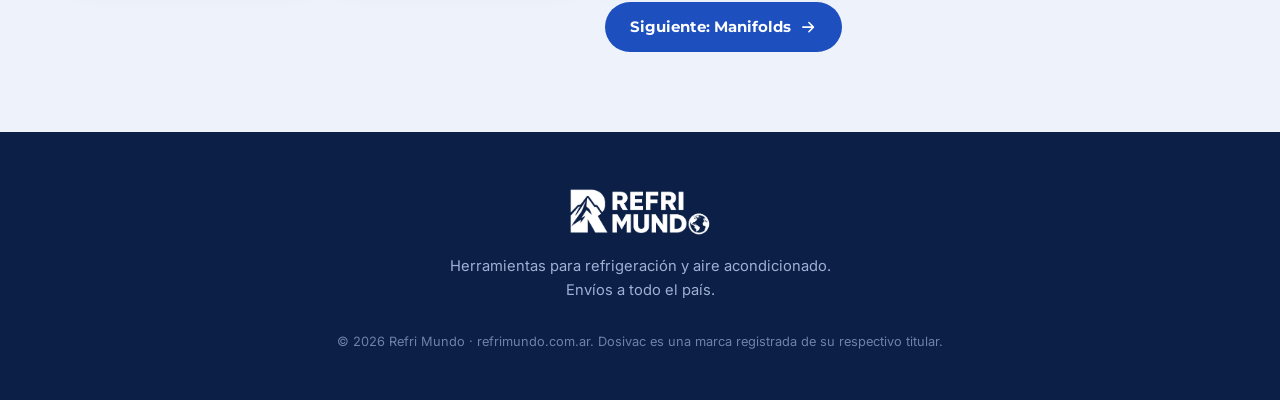
==== commit f62ad16b: "Combo: precios sin IVA, opción Factura A con IVA 21% y manifolds digitales Dosivac Co-Authored-By: C" ====
--- a/combo.html
+++ b/combo.html
@@ -65,9 +65,9 @@
           <h2 class="cart__title"><svg class="icon" aria-hidden="true"><use href="#i-bag"/></svg> Tu pedido</h2>
           <ul class="cart__list" id="cartList"></ul>
           <p class="cart__empty" id="cartEmpty">Todavía no sumaste productos.</p>
-          <div class="cart__total"><span>Total</span><strong id="cartTotal">$0</strong></div>
+          <div class="cart__total"><span id="cartTotalLabel">Total sin IVA</span><strong id="cartTotal">$0</strong></div>
           <button type="button" class="btn btn--wa cart__cta" id="cartCta">Finalizar compra</button>
-          <p class="cart__note">El costo del envío te lo confirmamos por WhatsApp.</p>
+          <p class="cart__note">Los precios no incluyen IVA. ¿Necesitás Factura A? Lo elegís al finalizar la compra.<br>El costo del envío te lo confirmamos por WhatsApp.</p>
         </div>
       </aside>
     </div>
--- a/css/combo.css
+++ b/css/combo.css
@@ -148,6 +148,8 @@
 .pcard__body { display: flex; flex-direction: column; flex: 1; padding: 16px 16px 18px; }
 .pcard__name { font-size: .98rem; margin-bottom: 8px; color: var(--ink); line-height: 1.35; }
 .pcard__price { font: 800 1.25rem var(--font-head); color: var(--navy); margin: auto 0 14px; }
+.pcard__detail { font: 600 .8rem var(--font-body); color: var(--royal); line-height: 1.4; margin: -4px 0 8px; }
+.pcard__note { font-size: .78rem; font-style: italic; color: var(--muted); line-height: 1.4; margin: -2px 0 10px; }
 
 /* ---------- Cantidad ---------- */
 .qty {
@@ -274,6 +276,36 @@
   font-weight: 600;
 }
 .review__total strong { font: 800 1.5rem var(--font-head); color: var(--navy); }
+.review__line {
+  display: flex;
+  justify-content: space-between;
+  padding-top: 12px;
+  color: var(--muted);
+  font-size: .95rem;
+}
+.review__line + .review__total { margin-top: 4px; border-top: 1px solid var(--line); }
+.review__iva { margin: 8px 0 0; font-size: .85rem; color: var(--muted); text-align: right; }
+.iva-tag { color: var(--navy); font-weight: 600; }
+
+/* Factura A */
+.factura-toggle {
+  display: flex;
+  align-items: center;
+  gap: 14px;
+  padding: 14px 16px;
+  border: 2px solid var(--line);
+  border-radius: var(--radius-sm);
+  cursor: pointer;
+  transition: border-color .2s, background-color .2s;
+}
+.factura-toggle:hover { border-color: var(--ice-200); }
+.factura-toggle input { width: 22px; height: 22px; accent-color: var(--royal); flex: none; cursor: pointer; }
+.factura-toggle span { display: flex; flex-direction: column; gap: 2px; }
+.factura-toggle strong { color: var(--navy); font-size: 1rem; }
+.factura-toggle small { color: var(--muted); font-size: .85rem; }
+.factura-toggle:has(input:checked) { border-color: var(--royal); background: var(--ice); }
+.factura-fields { margin-top: 16px; }
+
 .review-empty { text-align: center; padding: 12px 0; color: var(--muted); }
 
 .pays { display: grid; grid-template-columns: repeat(3, 1fr); gap: 12px; }
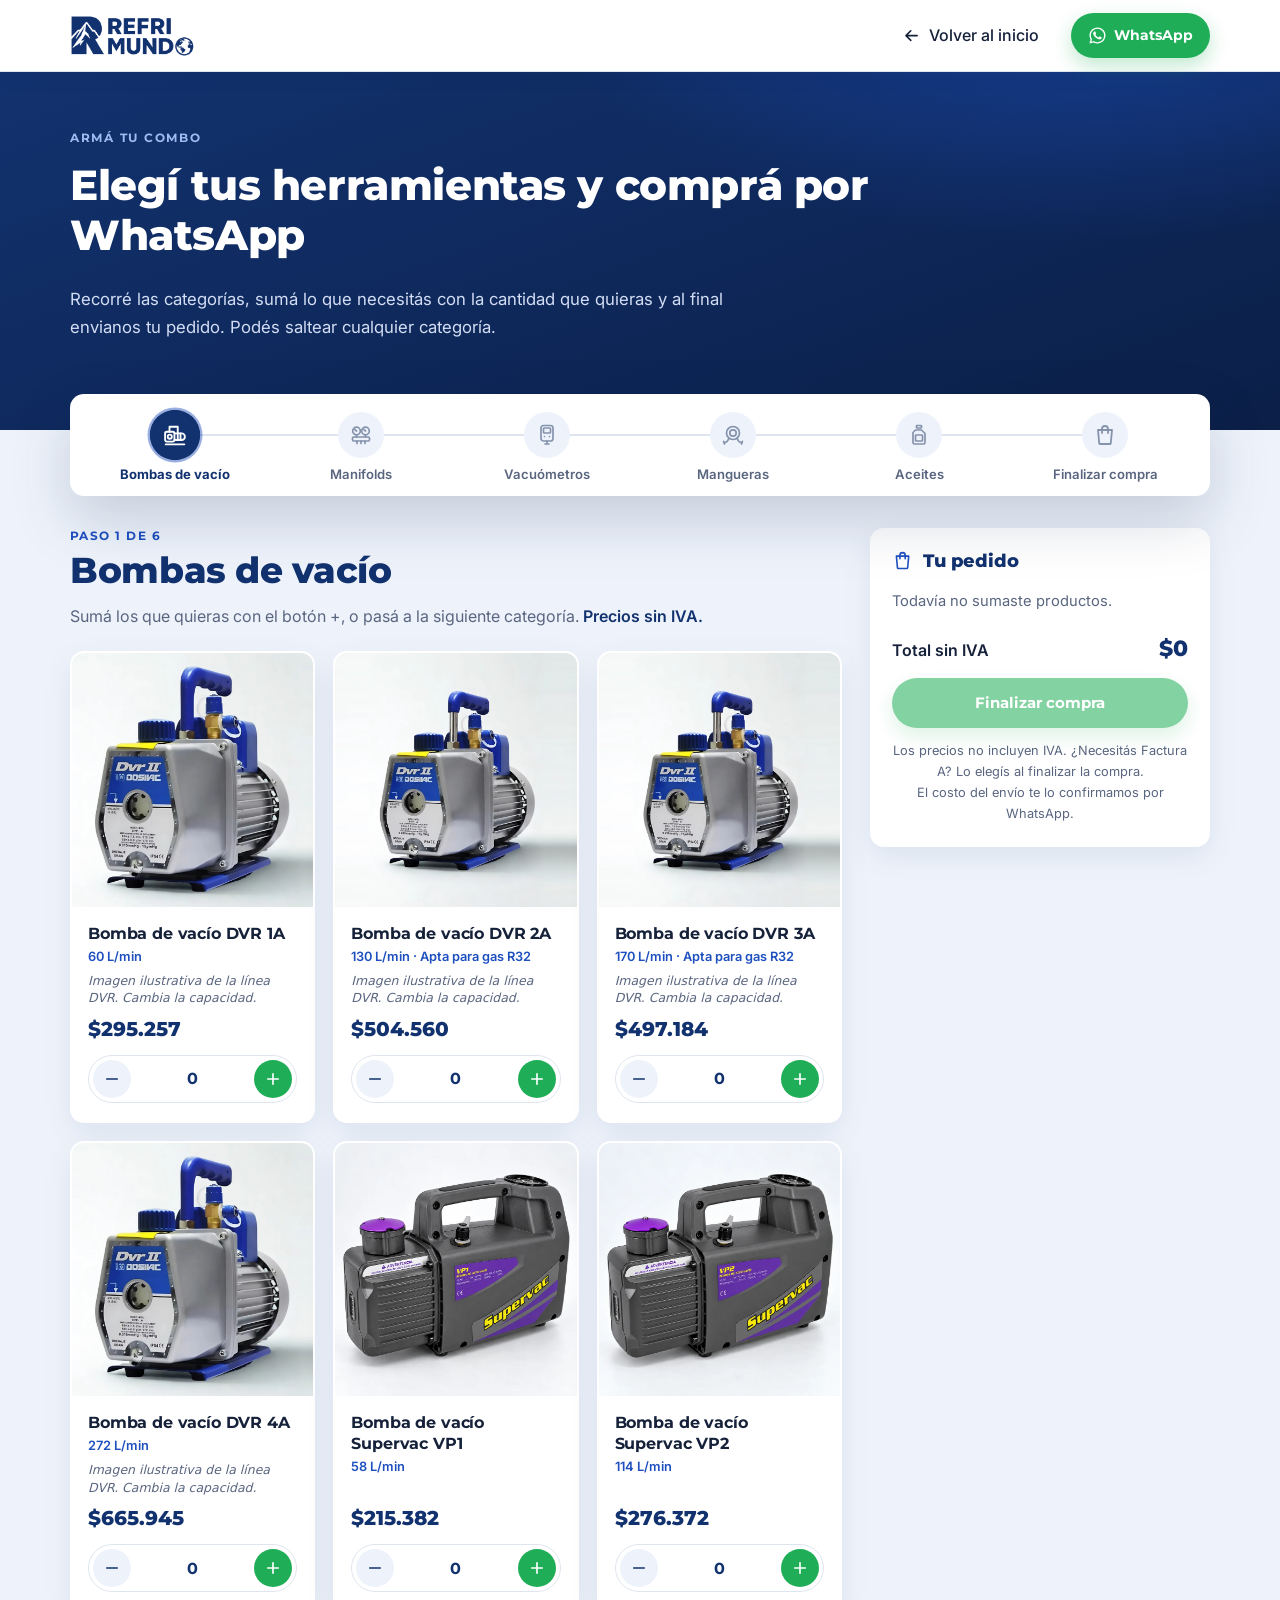
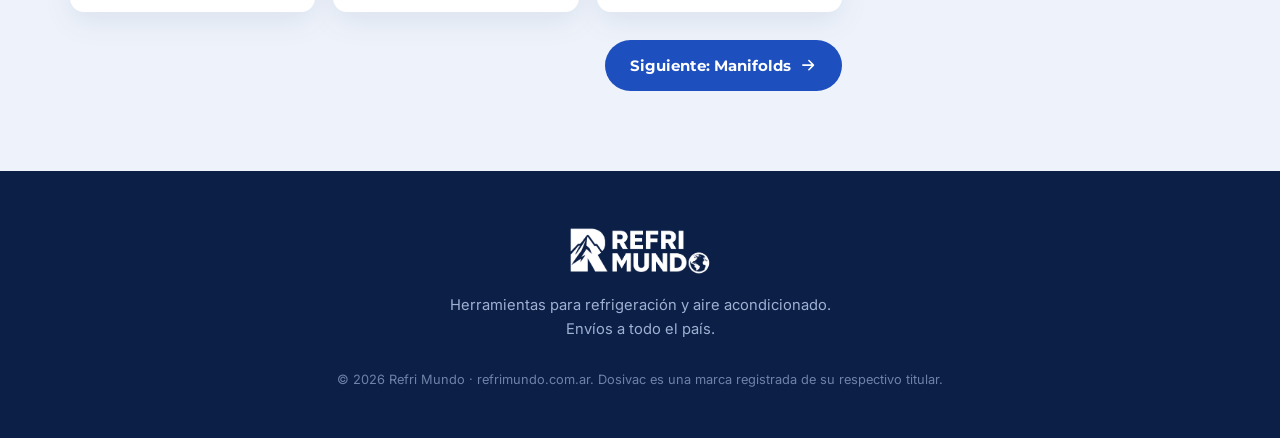
==== commit 2cb554d3: "Combo: pasos con estilo stepper animado y dibujos de cada herramienta Co-Authored-By: Claude Opus 5." ====
--- a/combo.html
+++ b/combo.html
@@ -103,6 +103,12 @@
     <symbol id="i-plus" viewBox="0 0 24 24" fill="none" stroke="currentColor" stroke-width="2.2" stroke-linecap="round"><path d="M12 5v14M5 12h14"/></symbol>
     <symbol id="i-minus" viewBox="0 0 24 24" fill="none" stroke="currentColor" stroke-width="2.2" stroke-linecap="round"><path d="M5 12h14"/></symbol>
     <symbol id="i-trash" viewBox="0 0 24 24" fill="none" stroke="currentColor" stroke-width="1.8" stroke-linecap="round" stroke-linejoin="round"><path d="M4 7h16M10 11v6M14 11v6M6 7l1 13h10l1-13M9 7V4h6v3"/></symbol>
+    <!-- Dibujos de cada categoría (pasos del combo) -->
+    <symbol id="cat-bombas" viewBox="0 0 24 24" fill="none" stroke="currentColor" stroke-width="1.7" stroke-linecap="round" stroke-linejoin="round"><path d="M7 9V4.5h7.5V10"/><rect x="3" y="9" width="8.5" height="9" rx="1.6"/><circle cx="7.25" cy="13.5" r="1.9"/><path d="M11.5 10.5h6.5a3 3 0 0 1 0 6h-6.5"/><path d="M14.5 10.5v6M17 10.5v6M3.5 20.5h17"/></symbol>
+    <symbol id="cat-manifolds" viewBox="0 0 24 24" fill="none" stroke="currentColor" stroke-width="1.7" stroke-linecap="round" stroke-linejoin="round"><circle cx="7.5" cy="8" r="3.8"/><circle cx="16.5" cy="8" r="3.8"/><path d="M7.5 8 5.7 6.4M16.5 8l-1.8-1.6M7.5 11.8V14M16.5 11.8V14"/><rect x="3.5" y="14" width="17" height="4" rx="1.2"/><path d="M8 18v2.5M12 18v2.5M16 18v2.5"/></symbol>
+    <symbol id="cat-vacuometros" viewBox="0 0 24 24" fill="none" stroke="currentColor" stroke-width="1.7" stroke-linecap="round" stroke-linejoin="round"><rect x="6" y="2.5" width="12" height="15.5" rx="2.5"/><rect x="8.5" y="5" width="7" height="5" rx=".8"/><path d="M9.5 13.5h.01M14.5 13.5h.01M12 18v2.5M10 21h4"/></symbol>
+    <symbol id="cat-mangueras" viewBox="0 0 24 24" fill="none" stroke="currentColor" stroke-width="1.7" stroke-linecap="round" stroke-linejoin="round"><circle cx="12" cy="10" r="6.5"/><circle cx="12" cy="10" r="3.2"/><path d="M8 15.2c-.8 2.5-2.4 4-4.6 4.6M16 15.2c.8 2.5 2.4 4 4.6 4.6"/><path d="M2.6 18.4l.9 2.6M21.4 18.4l-.9 2.6"/></symbol>
+    <symbol id="cat-aceites" viewBox="0 0 24 24" fill="none" stroke="currentColor" stroke-width="1.7" stroke-linecap="round" stroke-linejoin="round"><rect x="9.5" y="2.5" width="5" height="2.5" rx=".6"/><path d="M8.5 7h6l3.5 3.5v9a1.5 1.5 0 0 1-1.5 1.5h-9A1.5 1.5 0 0 1 6 19.5V9.5z"/><rect x="8.5" y="12" width="7" height="6" rx=".6"/></symbol>
     <symbol id="i-arrow-left" viewBox="0 0 24 24" fill="none" stroke="currentColor" stroke-width="2" stroke-linecap="round" stroke-linejoin="round"><path d="M19 12H5M11 18l-6-6 6-6"/></symbol>
     <symbol id="i-arrow-right" viewBox="0 0 24 24" fill="none" stroke="currentColor" stroke-width="2" stroke-linecap="round" stroke-linejoin="round"><path d="M5 12h14M13 6l6 6-6 6"/></symbol>
   </svg>
--- a/css/combo.css
+++ b/css/combo.css
@@ -31,60 +31,125 @@
 .combo-hero h1 { color: var(--white); font-size: clamp(1.8rem, 3.6vw, 2.6rem); max-width: 22em; }
 .combo-hero__lead { color: #d3def5; font-size: 1.05rem; max-width: 40em; margin: 0; }
 
-/* ---------- Pasos ---------- */
+/* ---------- Pasos (stepper con dibujos) ---------- */
 .steps-nav {
-  display: flex;
-  gap: 8px;
   margin-top: -36px;
-  padding: 10px;
+  padding: 18px 12px 14px;
   background: var(--white);
   border-radius: var(--radius);
   box-shadow: var(--shadow-lg);
-  overflow-x: auto;
-  scrollbar-width: none;
   position: relative;
   z-index: 2;
 }
-.steps-nav::-webkit-scrollbar { display: none; }
-.step-chip {
-  flex: none;
-  display: inline-flex;
+.stepper { position: relative; --prog: 0; --c: 46px; }
+/* línea gris de fondo, línea azul de progreso y puntito que se desliza */
+.stepper__track, .stepper__fill {
+  position: absolute;
+  top: calc(var(--c) / 2 - 1px);
+  left: var(--inset); right: var(--inset);
+  height: 2px;
+  border-radius: 2px;
+  background: var(--line);
+}
+.stepper__fill {
+  background: var(--royal);
+  transform-origin: left center;
+  transform: scaleX(var(--prog));
+  transition: transform .7s cubic-bezier(.34, 1.25, .64, 1);
+}
+.stepper__dot {
+  position: absolute;
+  top: calc(var(--c) / 2);
+  left: calc(var(--inset) + var(--prog) * (100% - 2 * var(--inset)));
+  width: 8px; height: 8px;
+  border-radius: 50%;
+  background: var(--royal);
+  transform: translate(-50%, -50%);
+  transition: left .7s cubic-bezier(.34, 1.25, .64, 1);
+}
+.stepper__list { position: relative; display: flex; margin: 0; padding: 0; list-style: none; }
+.stepper__item { flex: 1 1 0; min-width: 0; display: flex; justify-content: center; }
+.stepper__btn {
+  display: flex;
+  flex-direction: column;
   align-items: center;
   gap: 8px;
-  padding: 10px 14px;
+  max-width: 100%;
+  padding: 0 2px;
   border: 0;
-  border-radius: 999px;
-  background: transparent;
-  color: var(--muted);
-  font: 600 .92rem var(--font-body);
+  background: none;
   cursor: pointer;
-  white-space: nowrap;
-  transition: background-color .2s, color .2s;
-}
-.step-chip:hover { background: var(--ice); color: var(--navy); }
-.step-chip.is-active { background: var(--navy); color: var(--white); }
-.step-chip__num {
-  display: inline-grid;
+  font: inherit;
+}
+.stepper__circle {
+  position: relative;
+  display: grid;
   place-items: center;
-  width: 24px; height: 24px;
+  width: var(--c); height: var(--c);
   border-radius: 50%;
   background: var(--ice);
-  color: var(--navy);
-  font: 700 .78rem var(--font-head);
-}
-.step-chip.is-active .step-chip__num { background: rgba(255, 255, 255, .18); color: var(--white); }
-.step-chip--final .step-chip__num { background: #e2f6ea; color: var(--wa-600); }
-.step-chip__count {
-  min-width: 22px; height: 22px;
-  padding: 0 6px;
-  display: inline-grid;
+  color: #8593ad;
+  transition: background-color .3s, color .3s, transform .35s cubic-bezier(.34, 1.56, .64, 1);
+}
+.stepper__btn:hover .stepper__circle { background: var(--ice-200); color: var(--navy); }
+.stepper__icon { width: 24px; height: 24px; }
+/* pasos ya recorridos */
+.is-done .stepper__circle, .is-done .stepper__btn:hover .stepper__circle { background: var(--royal); color: var(--white); }
+/* paso actual: más grande, relleno y con un pulso suave */
+.is-active .stepper__circle, .is-active .stepper__btn:hover .stepper__circle {
+  background: var(--navy);
+  color: var(--white);
+  transform: scale(1.1);
+}
+.stepper__item--final.is-active .stepper__circle { background: var(--wa); }
+.is-active .stepper__circle::after {
+  content: "";
+  position: absolute;
+  inset: 0;
+  border-radius: 50%;
+  box-shadow: 0 0 0 2px rgba(29, 79, 191, .45);
+  animation: stepper-pulso 1.1s ease-in-out infinite alternate;
+}
+.stepper__item--final.is-active .stepper__circle::after { box-shadow: 0 0 0 2px rgba(31, 174, 87, .5); }
+.is-active .stepper__icon { animation: stepper-pop .45s cubic-bezier(.34, 1.56, .64, 1); }
+@keyframes stepper-pulso { from { transform: scale(1); opacity: 1; } to { transform: scale(1.4); opacity: .15; } }
+@keyframes stepper-pop { from { transform: scale(0); opacity: 0; } to { transform: scale(1); opacity: 1; } }
+.stepper__count {
+  position: absolute;
+  top: -5px; right: -7px;
+  min-width: 20px; height: 20px;
+  padding: 0 5px;
+  display: grid;
   place-items: center;
+  border: 2px solid var(--white);
   border-radius: 999px;
   background: var(--wa);
   color: var(--white);
-  font: 700 .75rem var(--font-head);
-}
-.step-chip:focus-visible, .qty__btn:focus-visible, .cart__remove:focus-visible { outline: 3px solid #8fb3ff; outline-offset: 2px; }
+  font: 700 .7rem/1 var(--font-head);
+  animation: stepper-pop .35s cubic-bezier(.34, 1.56, .64, 1);
+}
+.stepper__count[hidden] { display: none; }
+.stepper__label {
+  font: 600 .82rem/1.25 var(--font-body);
+  color: var(--muted);
+  text-align: center;
+  transition: color .3s;
+}
+.is-active .stepper__label, .is-done .stepper__label { color: var(--navy); }
+.is-active .stepper__label { font-weight: 700; }
+.stepper__corto { display: none; }
+.stepper__btn:focus-visible { outline: none; }
+.stepper__btn:focus-visible .stepper__circle { box-shadow: 0 0 0 3px var(--white), 0 0 0 5px #8fb3ff; }
+
+/* el contenido de cada paso entra con un fundido */
+.combo-main.is-entrando { animation: paso-entra .3s ease-out; }
+@keyframes paso-entra { from { opacity: 0; transform: translateY(8px); } to { opacity: 1; transform: none; } }
+
+@media (prefers-reduced-motion: reduce) {
+  .stepper__fill, .stepper__dot, .stepper__circle { transition: none; }
+  .is-active .stepper__circle::after, .is-active .stepper__icon, .stepper__count, .combo-main.is-entrando { animation: none; }
+}
+.qty__btn:focus-visible, .cart__remove:focus-visible { outline: 3px solid #8fb3ff; outline-offset: 2px; }
 
 /* ---------- Disposición ---------- */
 .combo-layout {
@@ -387,6 +452,14 @@
 }
 
 @media (max-width: 600px) {
+  .steps-nav { padding: 14px 4px 12px; }
+  .stepper { --c: 40px; }
+  .stepper__icon { width: 21px; height: 21px; }
+  /* en celular no entran los 6 nombres: se ve solo el del paso actual */
+  .stepper__label { font-size: .74rem; white-space: nowrap; visibility: hidden; }
+  .is-active .stepper__label { visibility: visible; }
+  .stepper__largo { display: none; }
+  .stepper__corto { display: inline; }
   .combo-back { font-size: 0; gap: 0; }
   .combo-back .icon { width: 22px; height: 22px; }
   .combo-hero { padding: 40px 0 76px; }
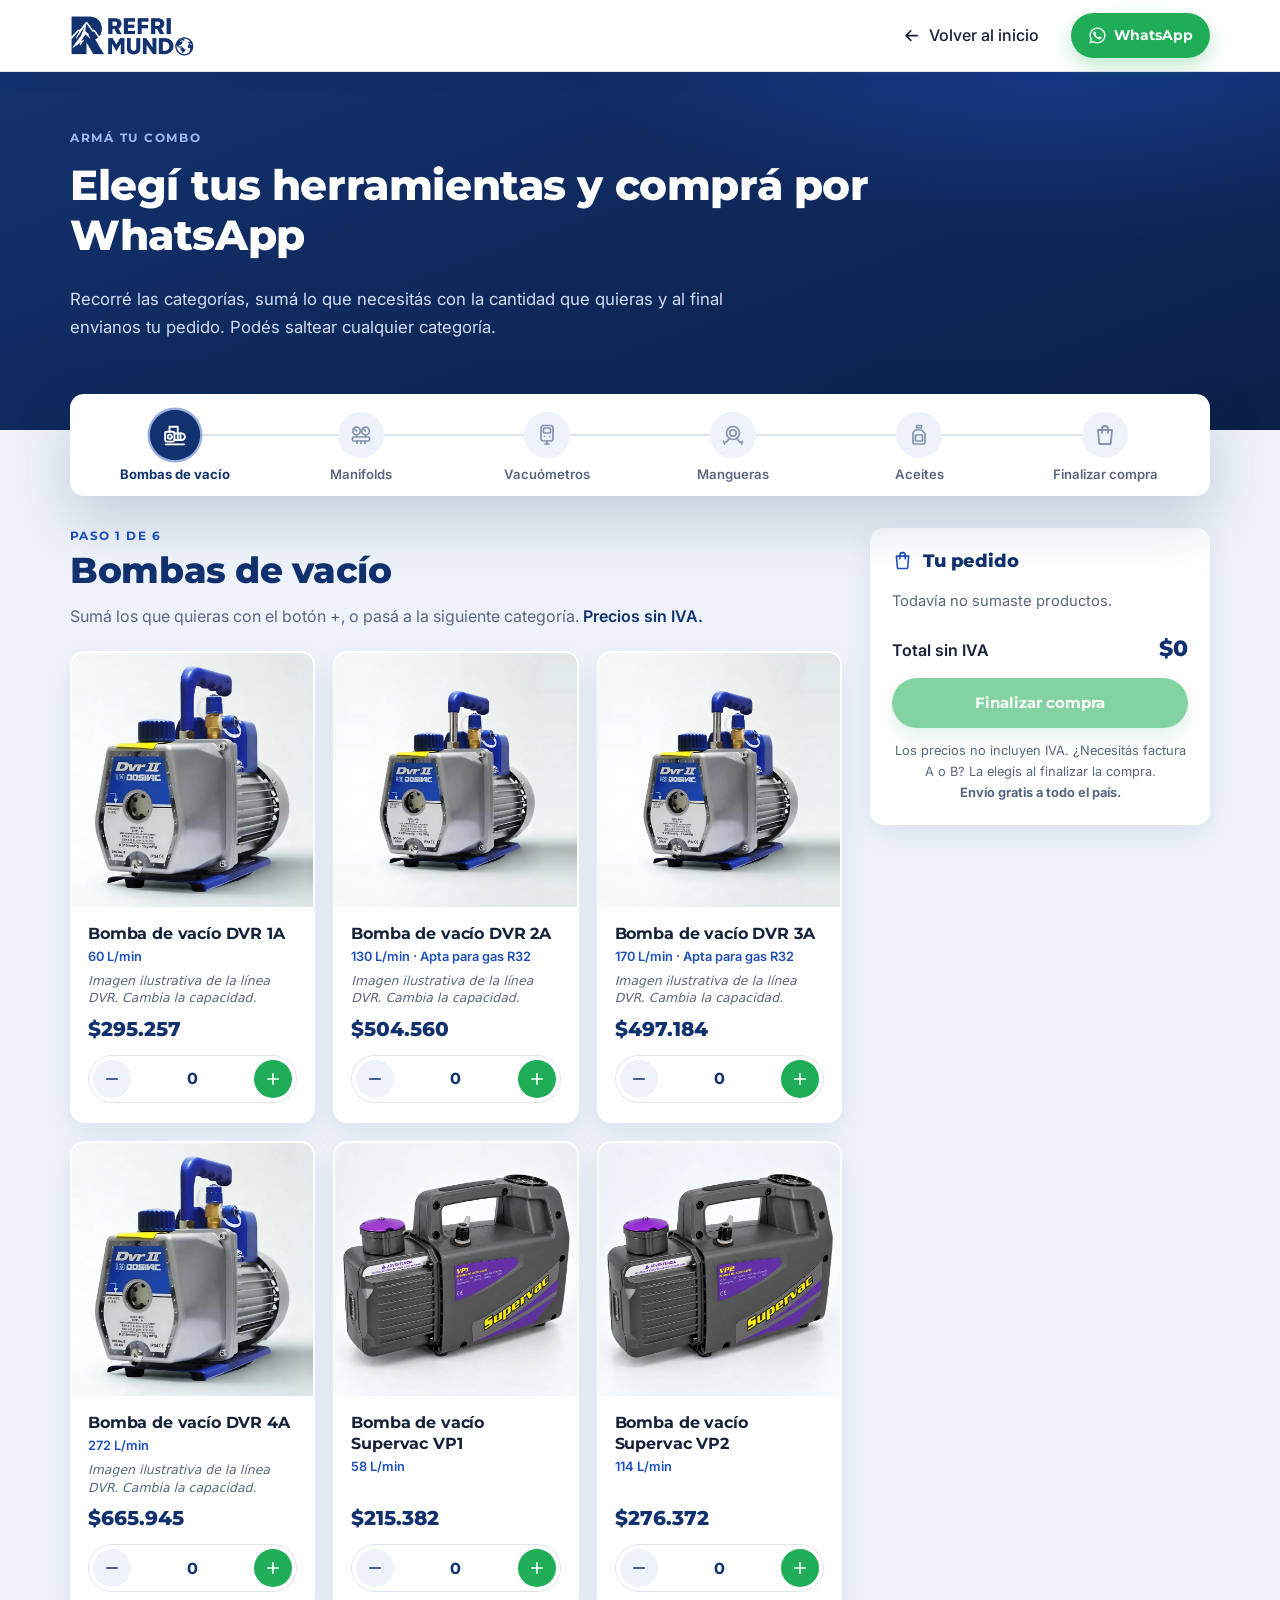
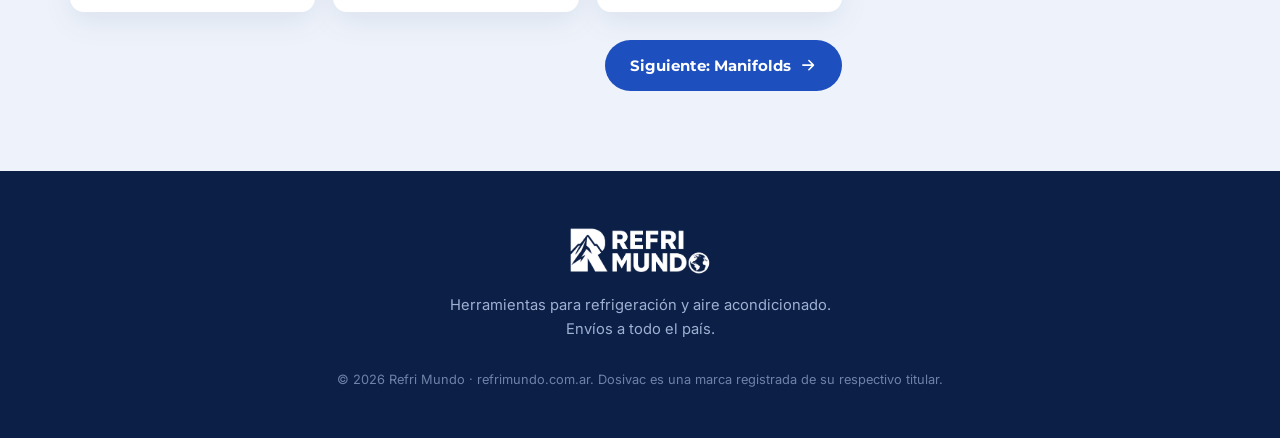
==== commit 39a8cf52: "Combo: facturación opcional A o B, resumen final con IVA y envío gratis Co-Authored-By: Claude Opus " ====
--- a/combo.html
+++ b/combo.html
@@ -67,7 +67,7 @@
           <p class="cart__empty" id="cartEmpty">Todavía no sumaste productos.</p>
           <div class="cart__total"><span id="cartTotalLabel">Total sin IVA</span><strong id="cartTotal">$0</strong></div>
           <button type="button" class="btn btn--wa cart__cta" id="cartCta">Finalizar compra</button>
-          <p class="cart__note">Los precios no incluyen IVA. ¿Necesitás Factura A? Lo elegís al finalizar la compra.<br>El costo del envío te lo confirmamos por WhatsApp.</p>
+          <p class="cart__note">Los precios no incluyen IVA. ¿Necesitás factura A o B? La elegís al finalizar la compra.<br><strong>Envío gratis a todo el país.</strong></p>
         </div>
       </aside>
     </div>
--- a/css/combo.css
+++ b/css/combo.css
@@ -352,24 +352,18 @@
 .review__iva { margin: 8px 0 0; font-size: .85rem; color: var(--muted); text-align: right; }
 .iva-tag { color: var(--navy); font-weight: 600; }
 
-/* Factura A */
-.factura-toggle {
-  display: flex;
-  align-items: center;
-  gap: 14px;
-  padding: 14px 16px;
-  border: 2px solid var(--line);
-  border-radius: var(--radius-sm);
-  cursor: pointer;
-  transition: border-color .2s, background-color .2s;
-}
-.factura-toggle:hover { border-color: var(--ice-200); }
-.factura-toggle input { width: 22px; height: 22px; accent-color: var(--royal); flex: none; cursor: pointer; }
-.factura-toggle span { display: flex; flex-direction: column; gap: 2px; }
-.factura-toggle strong { color: var(--navy); font-size: 1rem; }
-.factura-toggle small { color: var(--muted); font-size: .85rem; }
-.factura-toggle:has(input:checked) { border-color: var(--royal); background: var(--ice); }
+/* Facturación: sin factura / Factura A / Factura B */
+.final-block h3 .opt { font: 500 .85rem var(--font-body); color: var(--muted); }
+.pays--factura .pay span { flex-direction: column; gap: 3px; }
+.pays--factura .pay small { font-weight: 500; font-size: .76rem; color: var(--muted); line-height: 1.3; }
 .factura-fields { margin-top: 16px; }
+
+/* Resumen de la compra antes del botón de WhatsApp */
+.resumen-final { border: 2px solid var(--ice-200); }
+.resumen-final h3 { margin-bottom: 4px; }
+.resumen-final__grupo .review__line:first-child { padding-top: 6px; }
+.resumen-final .review__total { margin-top: 12px; border-top: 1px solid var(--line); }
+.gratis { color: var(--wa-600); font-weight: 700; }
 
 .review-empty { text-align: center; padding: 12px 0; color: var(--muted); }
 
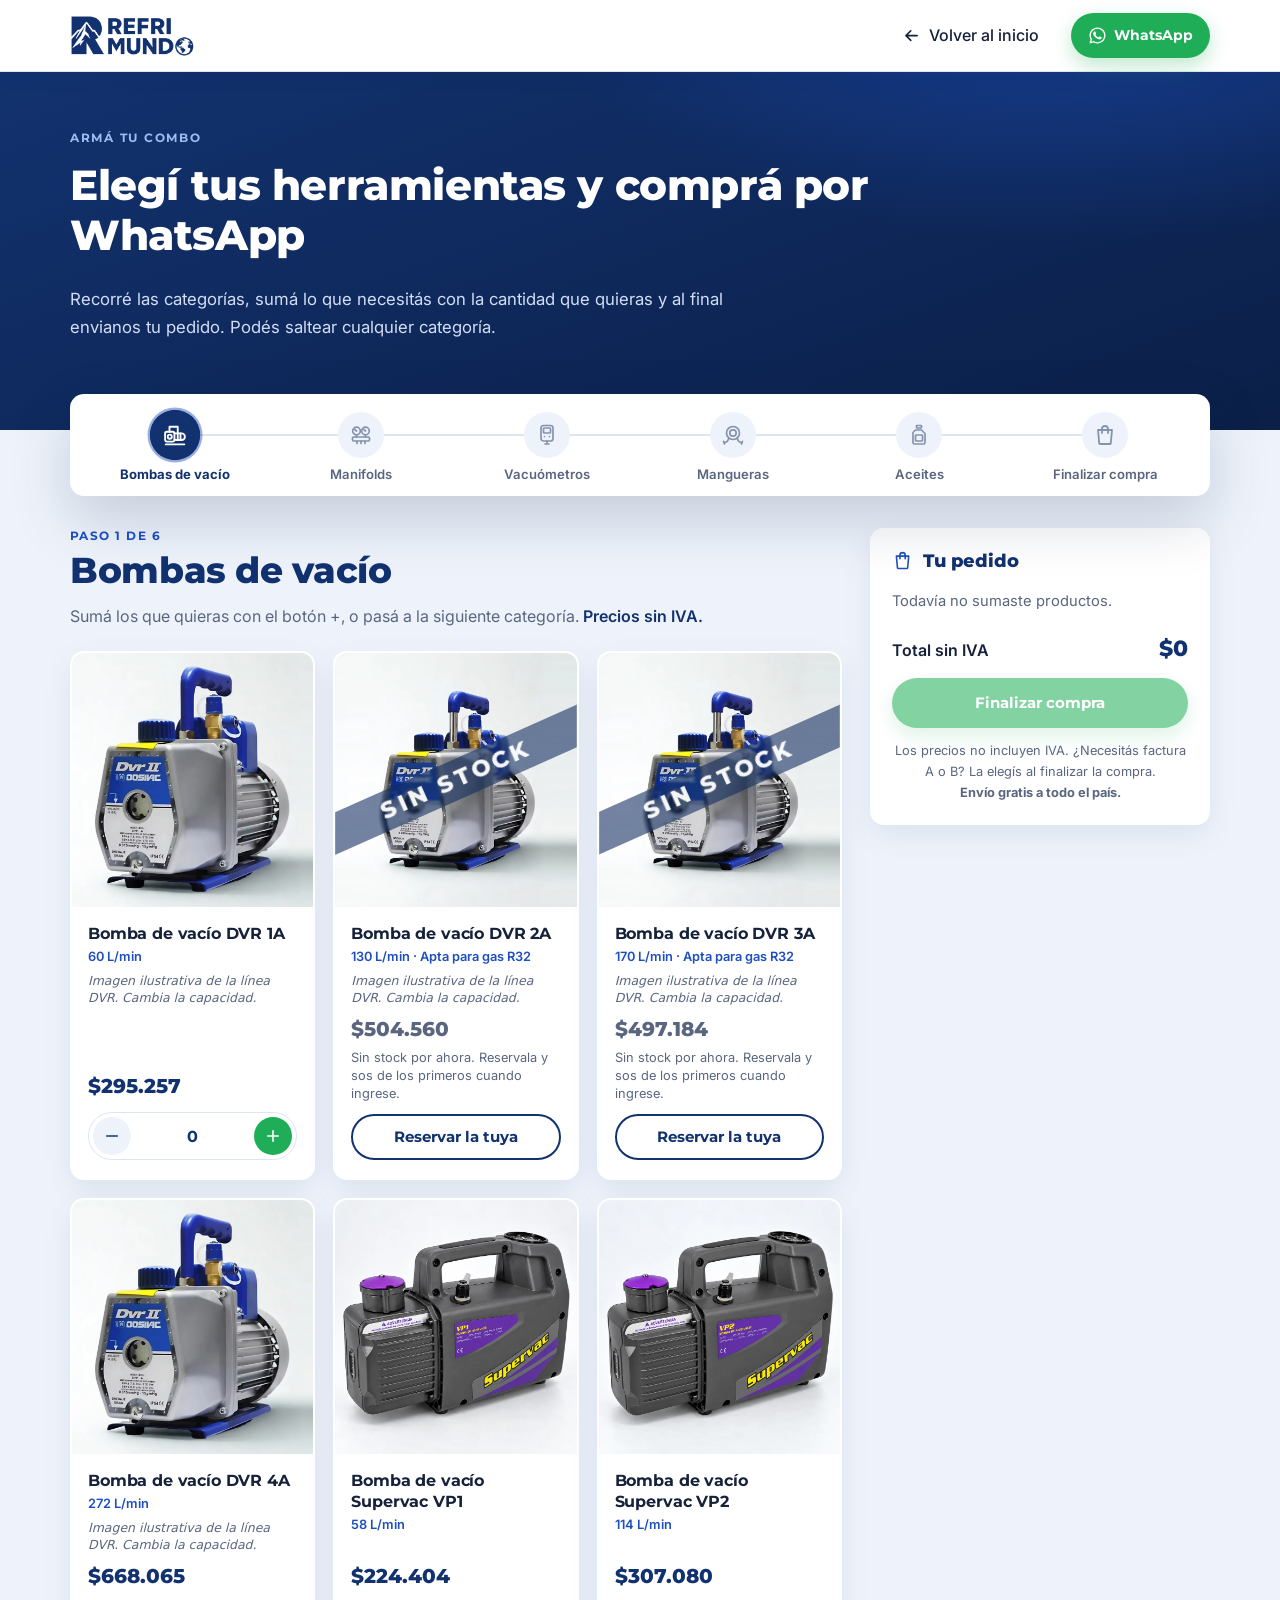
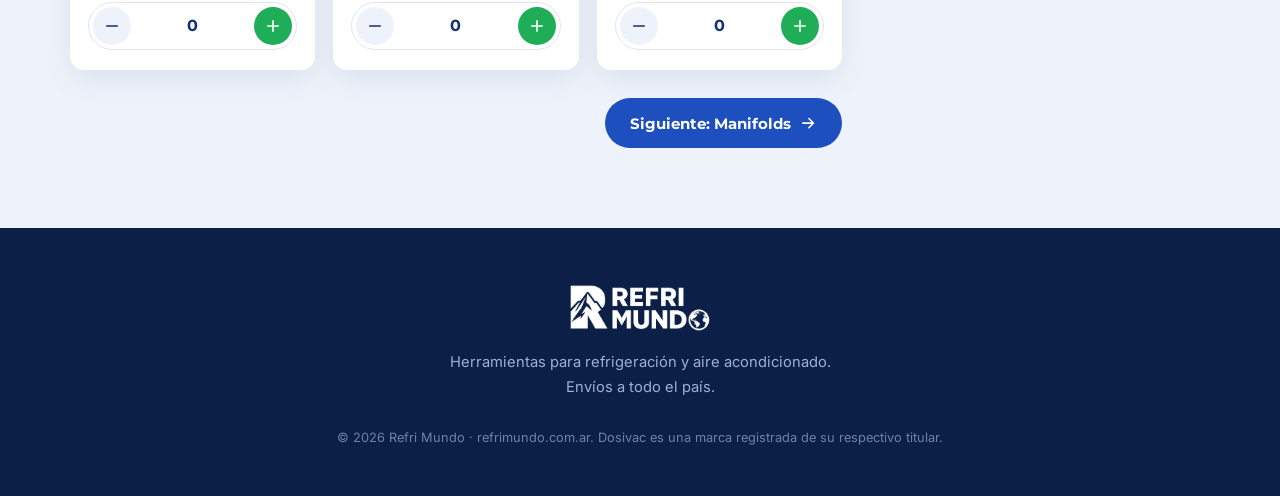
==== commit c1ee2117: "Rendimiento y pulido: combo carga al instante, header compacto en celular, inicio más liviano - Comb" ====
--- a/combo.html
+++ b/combo.html
@@ -13,8 +13,6 @@
   <meta name="viewport" content="width=device-width, initial-scale=1">
   <title>Armá tu combo | Refri Mundo</title>
   <meta name="description" content="Armá tu combo de herramientas para refrigeración: elegí bombas de vacío, manifolds, vacuómetros y más, y envianos tu pedido por WhatsApp.">
-  <!-- Página en prueba: no indexar hasta publicarla -->
-  <meta name="robots" content="noindex, nofollow">
   <meta name="theme-color" content="#12326f">
 
   <link rel="icon" type="image/png" href="img/icono.png">
@@ -30,14 +28,14 @@
 
   <header class="header is-scrolled">
     <div class="container header__inner">
-      <a href="/" class="header__logo" aria-label="Refri Mundo, ir al inicio">
+      <a href="./" class="header__logo" aria-label="Refri Mundo, ir al inicio">
         <img src="img/logo.png" alt="Refri Mundo" width="782" height="263">
       </a>
-      <a class="combo-back" href="/">
+      <a class="combo-back" href="./">
         <svg class="icon" aria-hidden="true"><use href="#i-arrow-left"/></svg> Volver al inicio
       </a>
       <a class="btn btn--wa btn--sm header__cta" href="https://wa.me/5491125291029?text=Hola%20Refri%20Mundo%2C%20me%20contacto%20para..." target="_blank" rel="noopener">
-        <svg class="icon" aria-hidden="true"><use href="#i-wa"/></svg> WhatsApp
+        <svg class="icon" aria-hidden="true"><use href="#i-wa"/></svg> <span class="header__cta__txt">WhatsApp</span>
       </a>
     </div>
   </header>
--- a/css/styles.css
+++ b/css/styles.css
@@ -77,6 +77,22 @@
 }
 .eyebrow--light { color: #9fbcf2; }
 
+/* ---------- Transición entre páginas (inicio ↔ Armá tu combo) ----------
+   Fundido suave con el encabezado quieto (Chrome, Edge, Safari 18.2+).
+   En navegadores sin esa función la página nueva igual entra con un fundido. */
+@view-transition { navigation: auto; }
+.header { view-transition-name: encabezado; }
+::view-transition-old(root) { animation: pagina-sale .25s ease both; }
+::view-transition-new(root) { animation: pagina-entra .4s cubic-bezier(.2, .7, .2, 1) both; }
+@keyframes pagina-sale { to { opacity: 0; transform: translateY(-10px); } }
+@keyframes pagina-entra { from { opacity: 0; transform: translateY(14px); } }
+@supports not (view-transition-name: none) {
+  main { animation: pagina-entra .4s cubic-bezier(.2, .7, .2, 1) both; }
+}
+@media (prefers-reduced-motion: reduce) {
+  ::view-transition-old(root), ::view-transition-new(root) { animation: none; }
+}
+
 /* ---------- Botones ---------- */
 .btn {
   display: inline-flex;
@@ -105,6 +121,9 @@
 .btn--ghost { border-color: rgba(255, 255, 255, .45); color: var(--white); }
 .btn--ghost:hover { background: rgba(255, 255, 255, .1); border-color: var(--white); }
 .btn--sm { padding: .6em 1.1em; font-size: .88rem; }
+/* Armá tu combo (portada): blanco para que se destaque sobre el azul */
+.btn--combo { background: var(--white); color: var(--navy); box-shadow: 0 8px 20px rgba(0, 0, 0, .18); }
+.btn--combo:hover { background: var(--ice); }
 .btn--lg { padding: 1em 1.9em; font-size: 1.05rem; }
 
 /* ---------- Encabezado ---------- */
@@ -194,7 +213,13 @@
 .hero h1 { color: var(--white); }
 .hero__lead { font-size: 1.1rem; color: #d3def5; max-width: 34em; }
 .hero__lead strong { color: var(--white); }
-.hero__actions { display: flex; flex-wrap: wrap; gap: 14px; margin-top: 28px; }
+.hero__actions {
+  display: grid;
+  grid-template-columns: repeat(2, max-content);
+  gap: 12px;
+  margin-top: 28px;
+}
+.hero__actions .btn { padding-inline: 1.2em; }
 .hero__media img {
   border-radius: var(--radius);
   box-shadow: var(--shadow-lg);
@@ -253,6 +278,73 @@
   box-shadow: var(--shadow);
 }
 .about__media img { width: 100%; height: auto; }
+
+/* ---------- Despiece de la bomba (Nosotros) ----------
+   Sin JavaScript o con "reducir movimiento" se ve como siempre: texto + bomba desarmada.
+   Con .despiece--on (lo pone main.js): la bomba espera armada y grande; al llegar a la sección
+   la página se frena, se reproduce el video del desarmado (Higgsfield) y con .despiece--fin
+   la bomba se achica a su lugar y aparece el texto. Después queda así (no se repite al volver). */
+.about__media { position: relative; }
+.despiece__video, .despiece__saltar { display: none; }
+#nosotros { overflow-x: clip; }
+.despiece--on .despiece__pin {
+  position: relative;
+  min-height: calc(100vh - var(--header-h));
+  min-height: calc(100svh - var(--header-h));
+  display: flex;
+  align-items: center;
+}
+.despiece--on .despiece__pin > .container { width: 100%; }
+.despiece--on .about__media { transform-origin: center center; z-index: 1; }
+.despiece--on .despiece__video {
+  display: block;
+  position: absolute;
+  inset: 0;
+  width: 100%;
+  height: 100%;
+  object-fit: cover;
+  z-index: 1;
+  background: #eef1f4;
+}
+.despiece--on .about__text { opacity: 0; transform: translateX(-40px); }
+/* Final: la bomba vuelve a su lugar, el video da paso a la foto y aparece el texto */
+.despiece--fin .about__media { transition: transform .9s cubic-bezier(.65, 0, .35, 1); }
+.despiece--fin .despiece__video { opacity: 0; transition: opacity .5s ease .5s; }
+.despiece--fin .about__text { opacity: 1; transform: none; transition: opacity .7s ease .45s, transform .7s ease .45s; }
+.despiece--listo .about__media, .despiece--listo .despiece__video, .despiece--listo .about__text { transition: none; }
+.despiece--on .despiece__saltar:not([hidden]) {
+  display: inline-flex;
+  align-items: center;
+  gap: 6px;
+  position: absolute;
+  left: 50%;
+  bottom: 20px;
+  transform: translateX(-50%);
+  z-index: 3;
+  padding: 8px 16px;
+  border: 0;
+  border-radius: 999px;
+  background: var(--white);
+  box-shadow: var(--shadow);
+  color: var(--navy);
+  font: 600 .85rem var(--font-body);
+  cursor: pointer;
+}
+.despiece__saltar:focus-visible { outline: 3px solid #8fb3ff; outline-offset: 2px; }
+/* En celular: arriba queda el título + la foto; los párrafos siguen debajo (main.js los mueve).
+   La foto arranca más ancha que la pantalla: se recortan los costados. */
+@media (max-width: 900px) {
+  .despiece--on .despiece__pin { min-height: 0; padding-block: 8px; }
+  .despiece--on .despiece__saltar:not([hidden]) { position: fixed; bottom: calc(24px + env(safe-area-inset-bottom, 0px)); }
+  .despiece--on .about { gap: 24px; }
+  .despiece--on + .despiece-texto-celu { opacity: 0; }
+  .despiece--fin + .despiece-texto-celu { opacity: 1; transition: opacity .6s ease .6s; }
+  .despiece--listo + .despiece-texto-celu { transition: none; }
+  .despiece--on .about__text { transform: translateY(16px); }
+  .despiece--fin .about__text { transform: none; }
+  .despiece-texto-celu { margin-top: 24px; }
+  .despiece-texto-celu p { color: var(--muted); font-size: 1.05rem; }
+}
 
 .values {
   display: grid;
@@ -329,6 +421,65 @@
 .product--more h3 { color: var(--white); font-size: 1.35rem; }
 .product--more p { color: #d9e4fb; margin-bottom: 22px; }
 
+/* Tarjeta ancha "Armá tu combo" debajo de los productos */
+.product--combo {
+  grid-column: 1 / -1;
+  flex-direction: row;
+  align-items: center;
+  justify-content: space-between;
+  gap: 32px;
+  padding: 32px 36px;
+  border: 2px solid var(--ice-200);
+}
+.product--combo:focus-visible { outline: 3px solid #8fb3ff; outline-offset: 3px; }
+.combo-promo__text { max-width: 34em; }
+.combo-promo__text .eyebrow { margin-bottom: 6px; }
+.combo-promo__text h3 { font-size: 1.5rem; margin-bottom: 8px; }
+.combo-promo__text p { color: var(--muted); font-size: .96rem; margin: 0 0 18px; }
+.product--combo:hover .combo-promo__btn { background: var(--wa-600); }
+.combo-promo__steps {
+  flex: none;
+  display: flex;
+  gap: 14px;
+  margin: 0;
+  padding: 0;
+  list-style: none;
+  position: relative;
+}
+/* línea que une los círculos, como en los pasos del combo */
+.combo-promo__steps::before {
+  content: "";
+  position: absolute;
+  top: 27px; left: 28px; right: 28px;
+  height: 2px;
+  background: var(--ice-200);
+}
+.combo-promo__steps li {
+  position: relative;
+  display: flex;
+  flex-direction: column;
+  align-items: center;
+  gap: 8px;
+  width: 64px;
+  font: 600 .74rem var(--font-body);
+  color: var(--navy);
+}
+.combo-promo__steps span {
+  display: grid;
+  place-items: center;
+  width: 56px; height: 56px;
+  border-radius: 50%;
+  background: var(--ice);
+  color: var(--royal);
+  transition: background-color .25s, color .25s, transform .3s cubic-bezier(.34, 1.56, .64, 1);
+}
+.combo-promo__steps svg { width: 26px; height: 26px; }
+.product--combo:hover .combo-promo__steps span { background: var(--royal); color: var(--white); }
+.product--combo:hover .combo-promo__steps li:nth-child(2) span { transition-delay: .05s; }
+.product--combo:hover .combo-promo__steps li:nth-child(3) span { transition-delay: .1s; }
+.product--combo:hover .combo-promo__steps li:nth-child(4) span { transition-delay: .15s; }
+.product--combo:hover .combo-promo__steps li:nth-child(5) span { transition-delay: .2s; }
+
 /* ---------- Envíos ---------- */
 .shipping {
   display: grid;
@@ -472,6 +623,7 @@
    ========================================================= */
 @media (max-width: 1080px) {
   .products { grid-template-columns: repeat(2, 1fr); }
+  .product--combo { flex-direction: column; align-items: flex-start; }
   .trust__grid { grid-template-columns: repeat(2, 1fr); }
   .trust__item:nth-child(3) { border-left: 0; }
   .trust__item:nth-child(n+3) { border-top: 1px solid var(--line); }
@@ -513,13 +665,24 @@
 
 @media (max-width: 560px) {
   .container { padding-left: 16px; padding-right: 16px; }
-  .header__cta { padding: .55em .9em; }
+  /* El botón de WhatsApp del encabezado queda como ícono redondo para que entren logo + menú */
+  .header__cta__txt { display: none; }
+  .header__cta { width: 42px; height: 42px; padding: 0; gap: 0; }
+  .header__cta .icon { width: 20px; height: 20px; }
+  .hero__actions { grid-template-columns: 1fr; }
   .hero__actions .btn { width: 100%; }
   .trust__grid { grid-template-columns: 1fr; }
   .trust__item + .trust__item { border-left: 0; border-top: 1px solid var(--line); }
   .trust__item { padding: 18px 20px; }
   .values { grid-template-columns: 1fr; }
   .products { grid-template-columns: 1fr; }
+  .product--combo { padding: 26px 20px; gap: 22px; }
+  .combo-promo__steps { gap: 4px; width: 100%; justify-content: space-between; }
+  .combo-promo__steps li { width: auto; flex: 1; font-size: .66rem; }
+  .combo-promo__steps span { width: 44px; height: 44px; }
+  .combo-promo__steps svg { width: 22px; height: 22px; }
+  .combo-promo__steps::before { top: 21px; left: 10%; right: 10%; }
+  .combo-promo__btn { width: 100%; }
   .shipping__gallery { grid-template-rows: 180px 200px; }
   .contact__main, .contact__hours { padding: 32px 22px; }
   .contact__main .btn { width: 100%; }
--- a/css/combo.css
+++ b/css/combo.css
@@ -197,7 +197,56 @@
   transition: border-color .2s, box-shadow .2s;
 }
 .pcard.is-selected { border-color: var(--wa); box-shadow: 0 10px 30px rgba(31, 174, 87, .14); }
-.pcard__img { aspect-ratio: 4 / 4.2; background: #f2f5fa; }
+.pcard__img { position: relative; overflow: hidden; aspect-ratio: 4 / 4.2; background: #f2f5fa; }
+
+/* Sin stock (columna "Stock" del Excel): franja diagonal semitransparente, la foto se sigue viendo */
+.sin-stock {
+  position: absolute;
+  top: 50%;
+  left: 50%;
+  width: 150%;
+  padding: .35em 0;
+  transform: translate(-50%, -50%) rotate(-24deg);
+  background: rgba(15, 42, 94, .58);
+  color: rgba(255, 255, 255, .95);
+  font: 800 1.45rem/1 var(--font-head);
+  letter-spacing: .14em;
+  text-align: center;
+  text-transform: uppercase;
+  pointer-events: none;
+  -webkit-backdrop-filter: blur(1px);
+  backdrop-filter: blur(1px);
+}
+.pcard__aviso { margin: -6px 0 12px; font-size: .8rem; line-height: 1.4; color: var(--muted); }
+.pcard--sin-stock .pcard__price { color: var(--muted); }
+.btn-reservar {
+  width: 100%;
+  min-height: 46px;
+  border: 2px solid var(--navy);
+  border-radius: 999px;
+  background: var(--white);
+  color: var(--navy);
+  font: 700 .92rem var(--font-head);
+  cursor: pointer;
+  transition: background-color .2s, color .2s;
+}
+.btn-reservar:hover { background: var(--navy); color: var(--white); }
+.btn-reservar:focus-visible { outline: 3px solid #8fb3ff; outline-offset: 2px; }
+.pcard__reservada { margin: 0 0 8px; font: 700 .85rem var(--font-body); color: var(--wa-600); }
+.cart__reserva {
+  display: inline-block;
+  margin-left: 4px;
+  padding: 1px 7px;
+  border-radius: 999px;
+  background: var(--ice);
+  color: var(--navy);
+  font: 700 .68rem var(--font-body);
+  font-style: normal;
+  vertical-align: 1px;
+}
+.reservas { margin-top: 18px; padding-top: 16px; border-top: 1px dashed var(--ice-200); }
+.reservas__titulo { margin: 0 0 4px; font: 700 .95rem var(--font-head); color: var(--navy); }
+.review__item--reserva .review__sub { color: var(--navy); font-size: .85rem; }
 .pcard__img img { width: 100%; height: 100%; object-fit: cover; }
 .pcard__placeholder {
   height: 100%;
@@ -354,6 +403,8 @@
 
 /* Facturación: sin factura / Factura A / Factura B */
 .final-block h3 .opt { font: 500 .85rem var(--font-body); color: var(--muted); }
+.pays.pays--factura { grid-template-columns: repeat(2, minmax(0, 1fr)); }
+.factura-ayuda { margin: -8px 0 12px; }
 .pays--factura .pay span { flex-direction: column; gap: 3px; }
 .pays--factura .pay small { font-weight: 500; font-size: .76rem; color: var(--muted); line-height: 1.3; }
 .factura-fields { margin-top: 16px; }
@@ -446,6 +497,7 @@
 }
 
 @media (max-width: 600px) {
+  .sin-stock { font-size: 1rem; letter-spacing: .1em; }
   .steps-nav { padding: 14px 4px 12px; }
   .stepper { --c: 40px; }
   .stepper__icon { width: 21px; height: 21px; }
